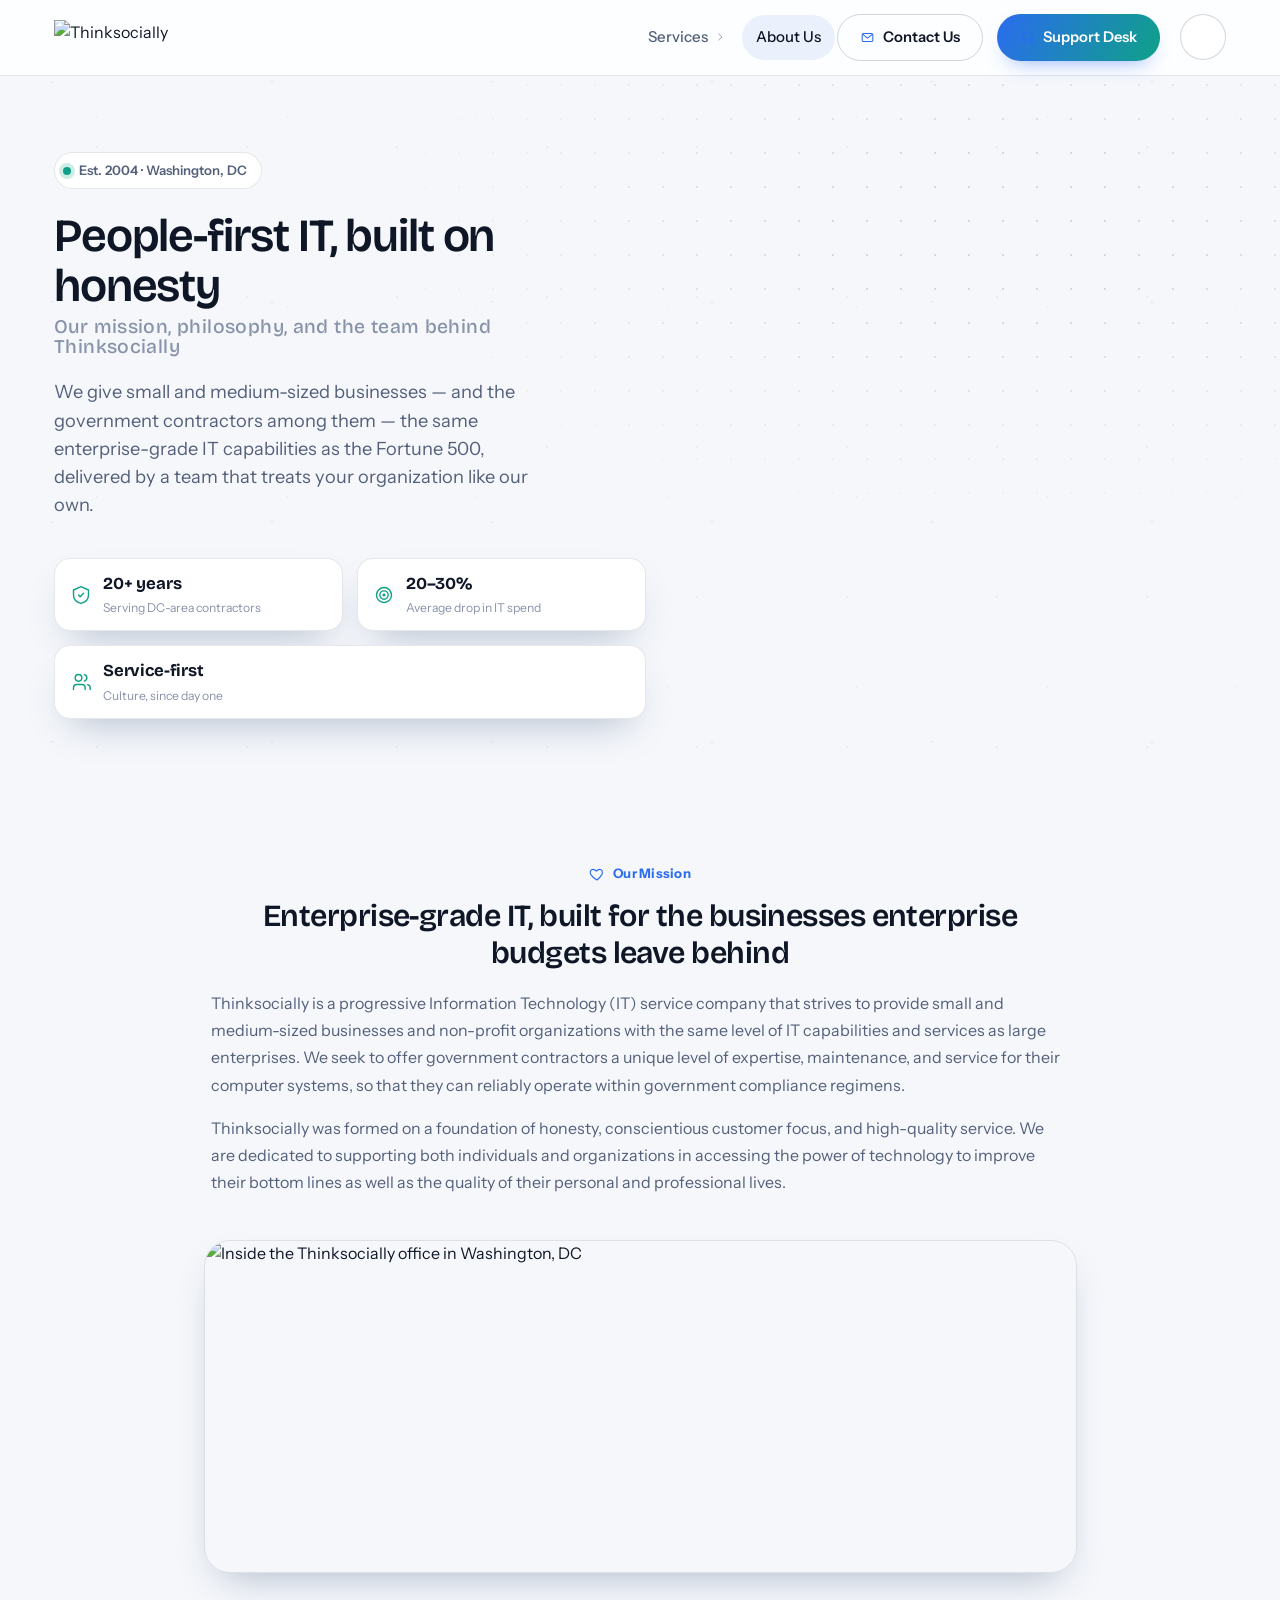
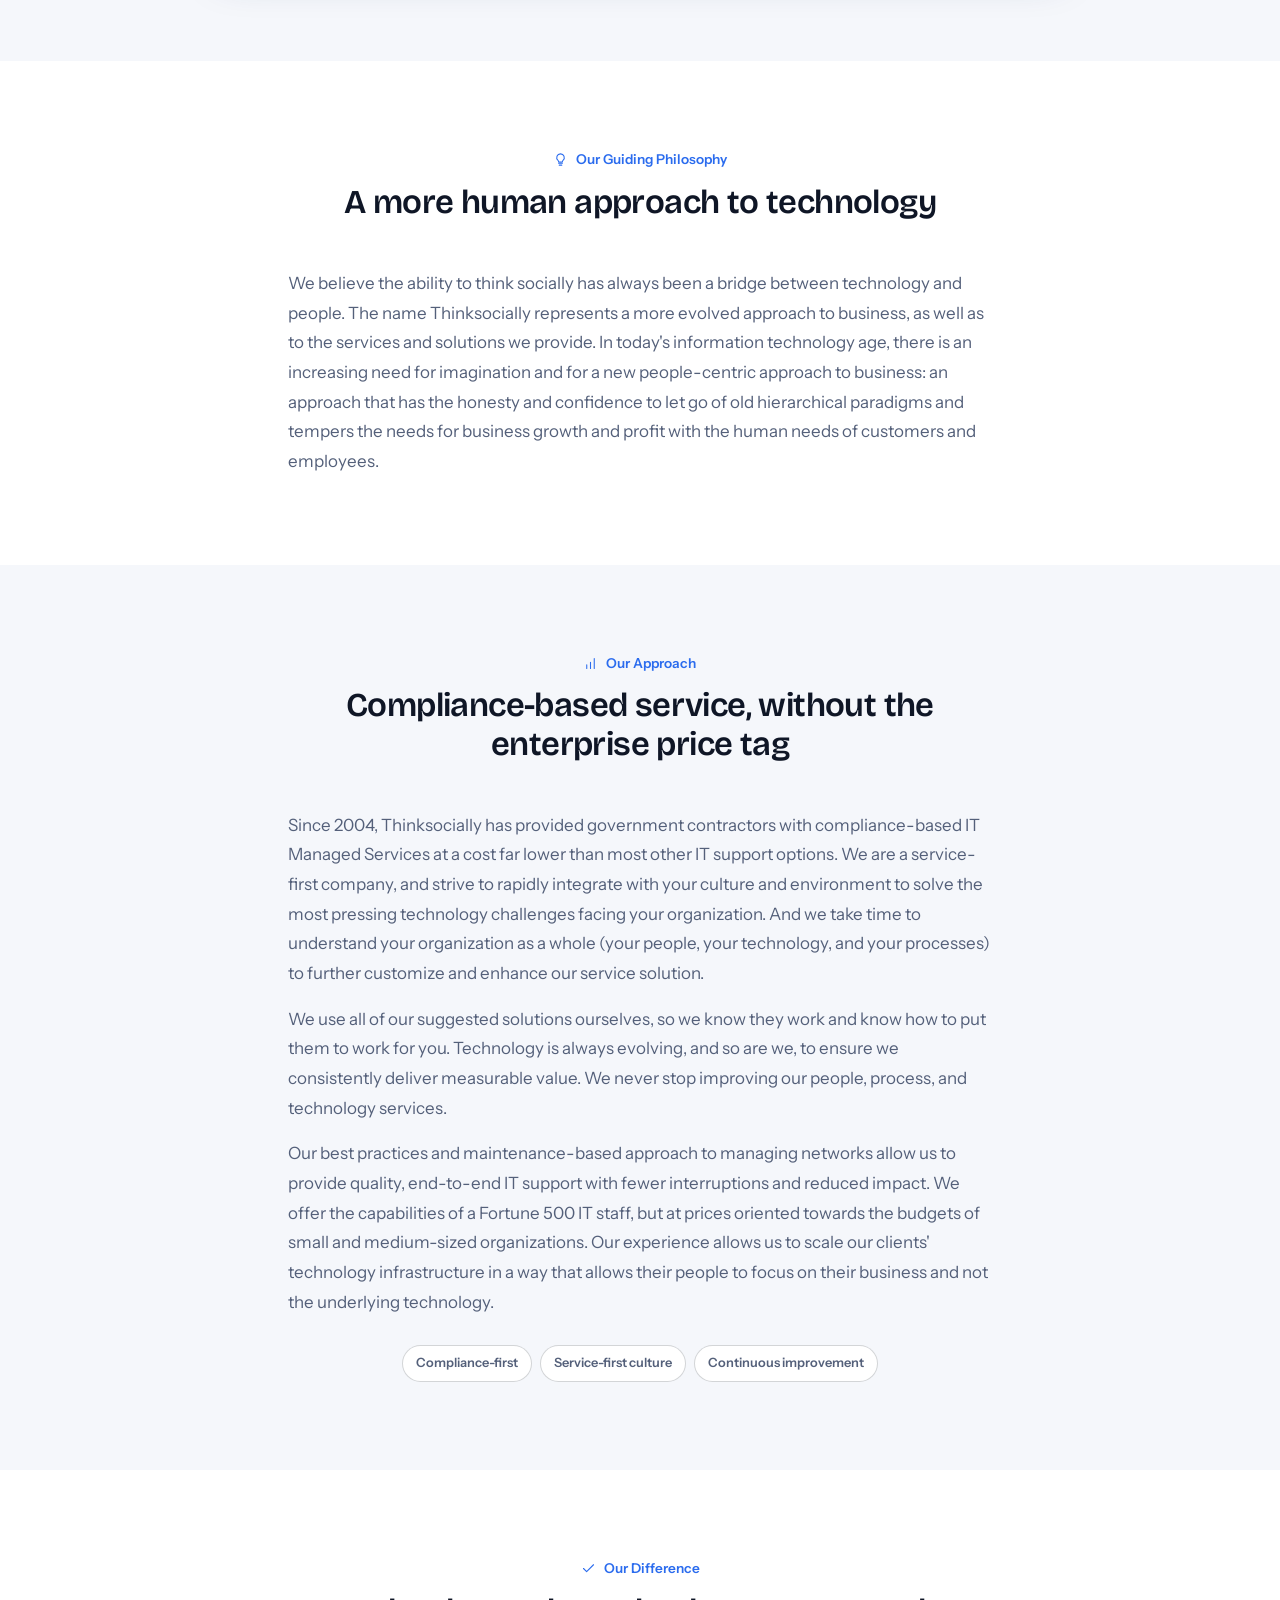
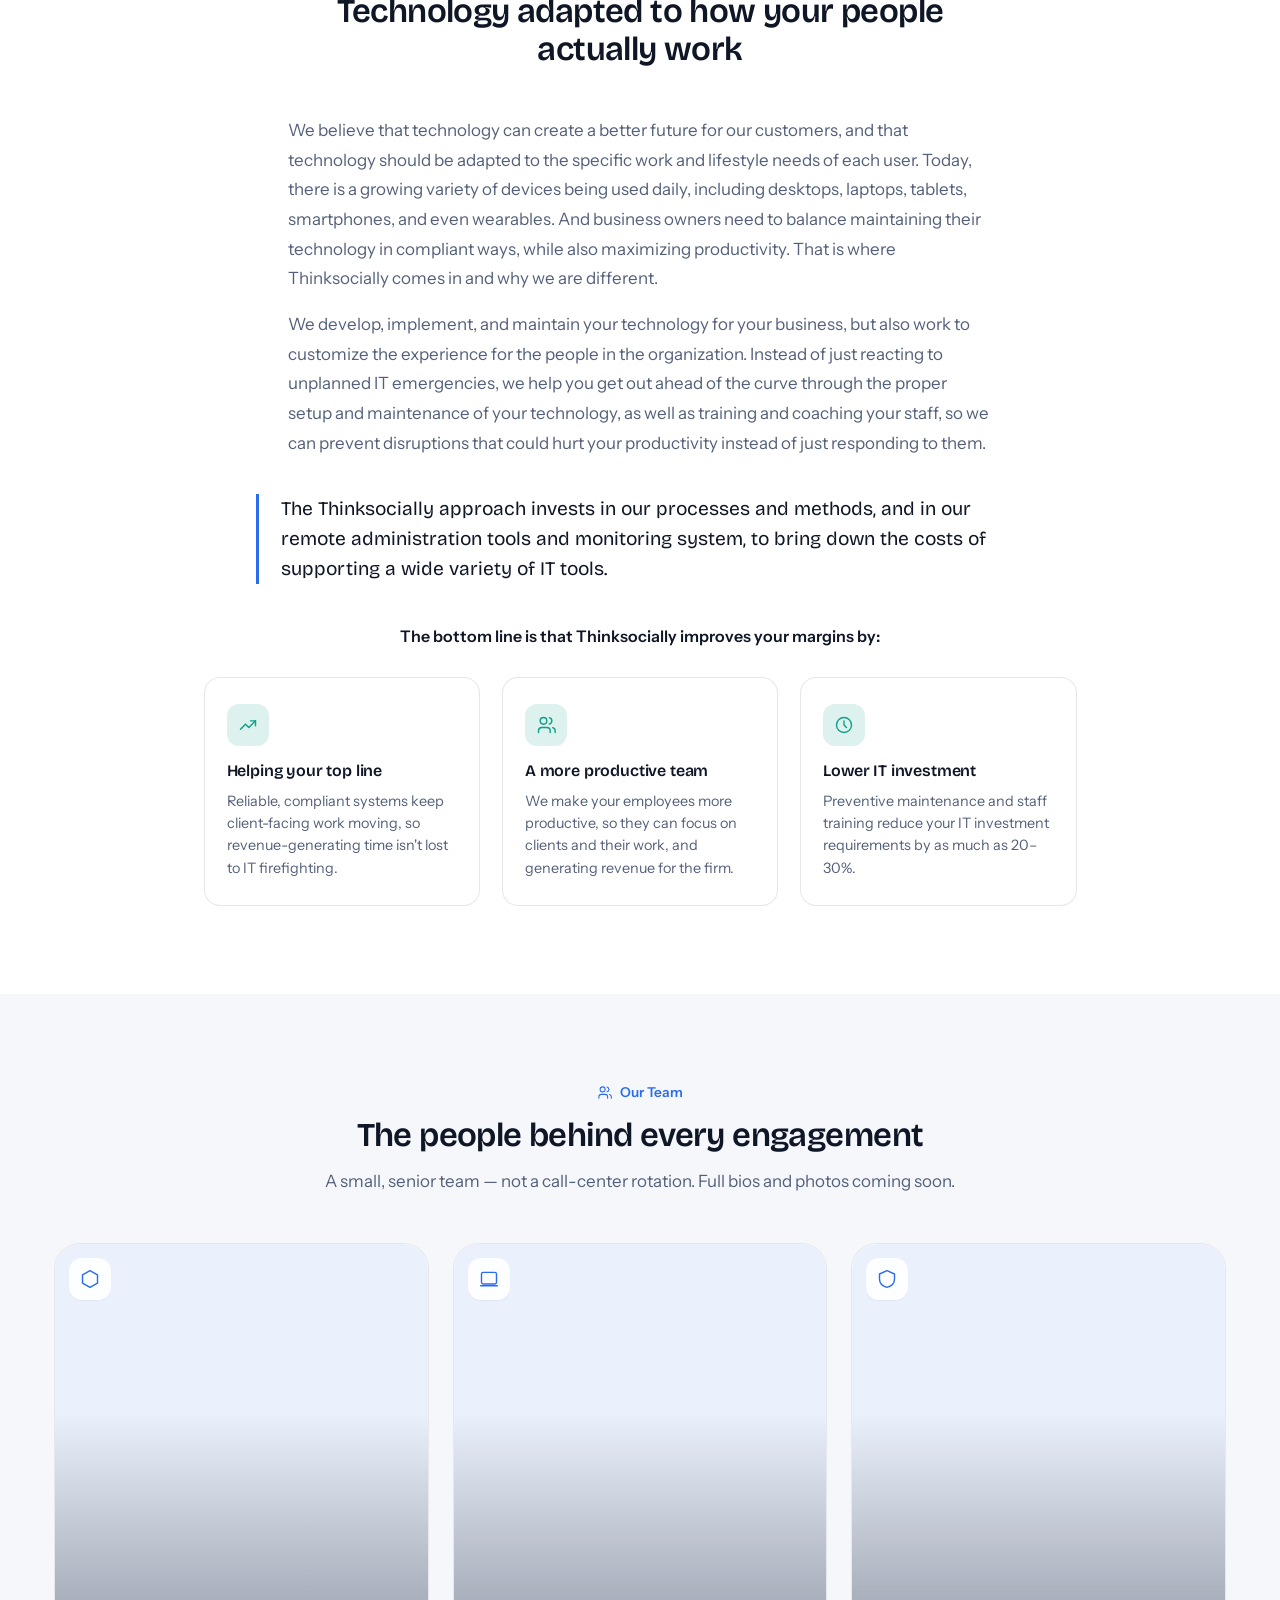
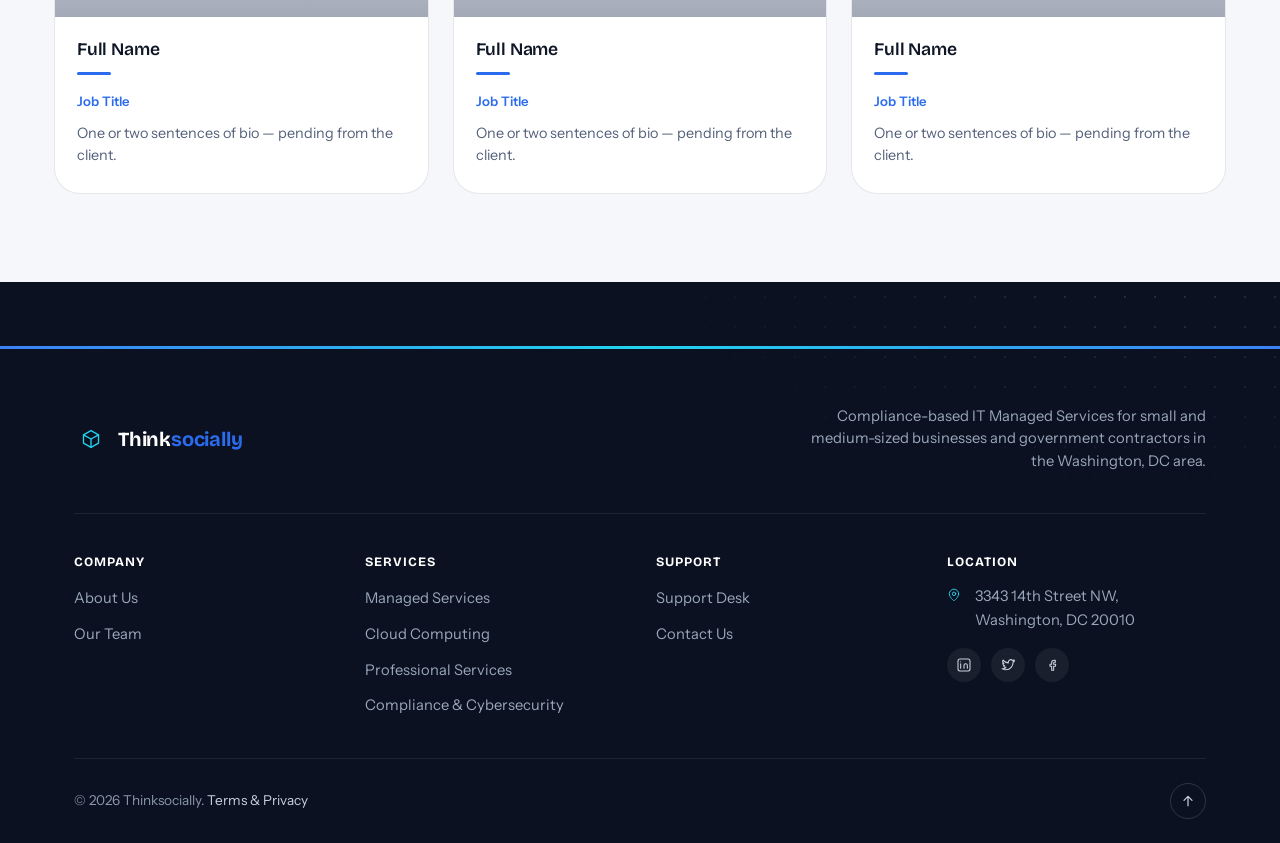
==== about.html @ 7bc050d2 "Initial website" ====
<!DOCTYPE html>
<html lang="en">
<head>
  <meta charset="UTF-8">
  <meta name="viewport" content="width=device-width, initial-scale=1.0">
  <meta name="description" content="Our mission, philosophy, approach and the team behind Thinksocially.">
  <title>Thinksocially — About Us</title>

  <link rel="preconnect" href="https://fonts.googleapis.com">
  <link rel="preconnect" href="https://fonts.gstatic.com" crossorigin>
  <link href="https://cdn.jsdelivr.net/npm/bootstrap@5.3.3/dist/css/bootstrap.min.css" rel="stylesheet">
  <link href="css/style.css" rel="stylesheet">
  <style>
  /*FOOTER_STYLE*/
  </style>
</head>
<body class="page-about">

<!-- Icon sprite: define once, <use> anywhere -->
<svg width="0" height="0" style="position:absolute" aria-hidden="true">
<defs>
<symbol id="i-node" viewBox="0 0 24 24"><circle cx="6" cy="7" r="2.6"/><circle cx="18" cy="7" r="2.6"/><circle cx="12" cy="18" r="2.6"/><path d="M8.3 8.3 10.5 15.5M15.7 8.3 13.5 15.5M8.6 7h6.8"/></symbol>
<symbol id="i-monitor" viewBox="0 0 24 24"><rect x="3" y="4.5" width="18" height="12" rx="2"/><path d="M9 20.5h6M12 16.5v4"/></symbol>
<symbol id="i-cloud" viewBox="0 0 24 24"><path d="M7 18.5a4.5 4.5 0 0 1-.6-8.96 5.5 5.5 0 0 1 10.66-1.9A4.5 4.5 0 0 1 17 18.5H7Z"/></symbol>
<symbol id="i-code" viewBox="0 0 24 24"><path d="m9 8-4.5 4L9 16M15 8l4.5 4L15 16"/></symbol>
<symbol id="i-shield" viewBox="0 0 24 24"><path d="M12 3.5 4.5 6v6c0 5 3.2 8 7.5 9.5 4.3-1.5 7.5-4.5 7.5-9.5V6L12 3.5Z"/><path d="m8.6 12.2 2.3 2.3 4.5-4.6"/></symbol>
<symbol id="i-headset" viewBox="0 0 24 24"><path d="M4 13.5v-2a8 8 0 0 1 16 0v2"/><rect x="3.2" y="13" width="4" height="6" rx="1.6"/><rect x="16.8" y="13" width="4" height="6" rx="1.6"/><path d="M20 19c0 1.8-1.6 2.8-4 2.8"/></symbol>
<symbol id="i-mail" viewBox="0 0 24 24"><rect x="3.5" y="5.5" width="17" height="13" rx="2.2"/><path d="m4.5 7 7.5 6 7.5-6"/></symbol>
<symbol id="i-phone" viewBox="0 0 24 24"><path d="M6.6 3.8 9.4 8l-2 2.2a13 13 0 0 0 6.4 6.4l2.2-2 4.2 2.8-.6 3a2 2 0 0 1-2.2 1.6A17.3 17.3 0 0 1 3.2 6.9 2 2 0 0 1 4.8 4.6l1.8-.8Z"/></symbol>
<symbol id="i-pin" viewBox="0 0 24 24"><path d="M12 21.5s7-6.3 7-12A7 7 0 0 0 5 9.5c0 5.7 7 12 7 12Z"/><circle cx="12" cy="9.5" r="2.4"/></symbol>
<symbol id="i-server" viewBox="0 0 24 24"><rect x="3.5" y="4" width="17" height="6.5" rx="1.6"/><rect x="3.5" y="13.5" width="17" height="6.5" rx="1.6"/><circle cx="7" cy="7.2" r="1"/><circle cx="7" cy="16.7" r="1"/></symbol>
<symbol id="i-pulse" viewBox="0 0 24 24"><path d="M3 12h4l2.2-6.5L13 18l2-6h6"/></symbol>
<symbol id="i-wrench" viewBox="0 0 24 24"><path d="M14.7 6.3a4.5 4.5 0 0 1-5.8 5.8L4 17l3 3 4.9-4.9a4.5 4.5 0 0 1 5.8-5.8L14.7 12.2Z"/></symbol>
<symbol id="i-database" viewBox="0 0 24 24"><ellipse cx="12" cy="5.8" rx="7.5" ry="2.8"/><path d="M4.5 5.8v12.4c0 1.5 3.4 2.8 7.5 2.8s7.5-1.3 7.5-2.8V5.8"/><path d="M4.5 12c0 1.5 3.4 2.8 7.5 2.8s7.5-1.3 7.5-2.8"/></symbol>
<symbol id="i-check" viewBox="0 0 24 24"><path d="m5 12.5 4.5 4.5L19 7.5"/></symbol>
<symbol id="i-chevron-right" viewBox="0 0 24 24"><path d="m9.5 6 6.5 6-6.5 6"/></symbol>
<symbol id="i-chevron-left" viewBox="0 0 24 24"><path d="m14.5 6-6.5 6 6.5 6"/></symbol>
<symbol id="i-arrow-right" viewBox="0 0 24 24"><path d="M4.5 12h15M14 6l6 6-6 6"/></symbol>
<symbol id="i-sun" viewBox="0 0 24 24"><circle cx="12" cy="12" r="4"/><path d="M12 2.5v3M12 18.5v3M4.2 4.2l2.1 2.1M17.7 17.7l2.1 2.1M2.5 12h3M18.5 12h3M4.2 19.8l2.1-2.1M17.7 6.3l2.1-2.1"/></symbol>
<symbol id="i-moon" viewBox="0 0 24 24"><path d="M20 14.2A8.5 8.5 0 1 1 9.8 4a6.8 6.8 0 0 0 10.2 10.2Z"/></symbol>
<symbol id="i-clipboard" viewBox="0 0 24 24"><rect x="5" y="4.5" width="14" height="17" rx="2"/><rect x="8.5" y="2.5" width="7" height="3.5" rx="1"/><path d="m8.5 13 2.3 2.3L15.5 11"/></symbol>
<symbol id="i-globe" viewBox="0 0 24 24"><circle cx="12" cy="12" r="8.5"/><path d="M3.5 12h17M12 3.5c2.4 2.3 3.7 5.3 3.7 8.5s-1.3 6.2-3.7 8.5c-2.4-2.3-3.7-5.3-3.7-8.5S9.6 5.8 12 3.5Z"/></symbol>
<symbol id="i-users" viewBox="0 0 24 24"><circle cx="9" cy="8" r="3"/><path d="M3.5 20c0-3.3 2.5-5.5 5.5-5.5S14.5 16.7 14.5 20"/><circle cx="17" cy="9" r="2.4"/><path d="M15.5 14.2c2.6.2 4.5 2.1 4.5 5.3"/></symbol>
<symbol id="i-menu" viewBox="0 0 24 24"><path d="M4 6.5h16M4 12h16M4 17.5h16"/></symbol>
<symbol id="i-close" viewBox="0 0 24 24"><path d="m5.5 5.5 13 13M18.5 5.5l-13 13"/></symbol>
<symbol id="i-layers" viewBox="0 0 24 24"><path d="m12 3 8.5 4.5L12 12 3.5 7.5Z"/><path d="m3.5 12 8.5 4.5L20.5 12M3.5 16.5 12 21l8.5-4.5"/></symbol>
<symbol id="i-lock" viewBox="0 0 24 24"><rect x="5" y="10.5" width="14" height="10" rx="2"/><path d="M8 10.5V7.5a4 4 0 0 1 8 0v3"/><circle cx="12" cy="15" r="1.4"/></symbol>
<symbol id="i-quote" viewBox="0 0 24 24"><path d="M7.5 8.5c-2 0-3.5 1.6-3.5 4v3h5v-5h-2c0-1.2.9-2 2.5-2Zm9 0c-2 0-3.5 1.6-3.5 4v3h5v-5h-2c0-1.2.9-2 2.5-2Z"/></symbol>
<symbol id="i-building" viewBox="0 0 24 24"><rect x="4.5" y="3.5" width="10" height="17" rx="1"/><rect x="16" y="9" width="4.5" height="11.5" rx="1"/><path d="M7.5 7h1M11 7h1M7.5 10.5h1M11 10.5h1M7.5 14h1M11 14h1"/></symbol>
<symbol id="i-heart" viewBox="0 0 24 24"><path d="M12 20.2S4 15.6 4 9.9A4.4 4.4 0 0 1 12 7.4a4.4 4.4 0 0 1 8 2.5c0 5.7-8 10.3-8 10.3Z"/></symbol>
<symbol id="i-landmark" viewBox="0 0 24 24"><path d="M4 20.5h16M5.5 20.5v-8M9.5 20.5v-8M14.5 20.5v-8M18.5 20.5v-8M3.5 9.5 12 4l8.5 5.5Z"/></symbol>
<symbol id="i-scale" viewBox="0 0 24 24"><path d="M12 3v18M8 21h8M4 8h6M14 8h6M4 8l-2.5 5.5A2.6 2.6 0 0 0 4 17a2.6 2.6 0 0 0 2.5-3.5L4 8Zm16 0-2.5 5.5A2.6 2.6 0 0 0 20 17a2.6 2.6 0 0 0 2.5-3.5L20 8Z"/></symbol>
<symbol id="i-dollar" viewBox="0 0 24 24"><path d="M12 2.5v19M16.5 6.7c0-1.5-2-2.7-4.5-2.7s-4.5 1.3-4.5 3.1c0 3.8 9 1.8 9 5.9 0 1.9-2 3.2-4.5 3.2s-4.5-1.2-4.5-2.8"/></symbol>
<symbol id="i-sliders" viewBox="0 0 24 24"><path d="M4 6h9M17 6h3M4 18h3M11 18h9M4 12h13M20 12h0"/><circle cx="15" cy="6" r="2"/><circle cx="9" cy="12" r="2"/><circle cx="16" cy="18" r="2"/></symbol>
<symbol id="i-truck" viewBox="0 0 24 24"><rect x="2.5" y="7" width="12" height="9" rx="1"/><path d="M14.5 10h3.5L20.5 13v3h-6V10Z"/><circle cx="6.5" cy="17.5" r="1.6"/><circle cx="17.5" cy="17.5" r="1.6"/></symbol>
<symbol id="i-bulb" viewBox="0 0 24 24"><path d="M9 18.5h6M9.5 21h5M12 2.5a6 6 0 0 0-3.4 10.9c.7.5 1.1 1.3 1.1 2.1h4.6c0-.8.4-1.6 1.1-2.1A6 6 0 0 0 12 2.5Z"/></symbol>
<symbol id="i-bar-chart" viewBox="0 0 24 24"><path d="M4 20.5h16M7 20.5V13M12 20.5V6M17 20.5v-9"/></symbol>
<symbol id="i-briefcase" viewBox="0 0 24 24"><rect x="3" y="7.5" width="18" height="12" rx="2"/><path d="M8.5 7.5V6a2 2 0 0 1 2-2h3a2 2 0 0 1 2 2v1.5M3 12.5h18"/></symbol>
<symbol id="i-smartphone" viewBox="0 0 24 24"><rect x="6.5" y="2.5" width="11" height="19" rx="2.2"/><path d="M10.5 18.5h3"/></symbol>
<symbol id="i-eye" viewBox="0 0 24 24"><path d="M2.5 12S6 5.5 12 5.5 21.5 12 21.5 12 18 18.5 12 18.5 2.5 12 2.5 12Z"/><circle cx="12" cy="12" r="2.6"/></symbol>
<symbol id="i-radar" viewBox="0 0 24 24"><circle cx="12" cy="12" r="9"/><circle cx="12" cy="12" r="5"/><path d="M12 12 18 6"/><circle cx="12" cy="12" r="1.4"/></symbol>
<symbol id="i-award" viewBox="0 0 24 24"><circle cx="12" cy="8.5" r="5"/><path d="m8.5 13-2 8 5.5-3 5.5 3-2-8"/></symbol>
</defs>
</svg>


<!-- ============================================================
     NAVBAR — shared custom system (same on every page)
     ============================================================ -->
<nav class="site-nav" id="siteNav">
  <div class="container">

    <a class="brand" href="index.html">
      <img src="img/ts_logo.png" alt="Thinksocially" class="nav-logo">
    </a>

    <ul class="nav-links" id="navLinks">
      <li class="has-mega">
        <a href="#services" id="servicesToggle">
          Services <svg class="icon chev"><use href="#i-chevron-right"/></svg>
        </a>
        <div class="mega-panel">
          <div class="mega-col">
            <span class="mega-col-title"><svg class="icon"><use href="#i-monitor"/></svg>Managed Services</span>
            <a class="mega-sub" href="managed-services.html#desktop-support">Desktop Support</a>
            <a class="mega-sub" href="managed-services.html#server-support">Server Support</a>
            <a class="mega-sub" href="managed-services.html#network-support">Network Support</a>
            <a class="mega-sub" href="managed-services.html#monitoring">Monitoring</a>
            <a class="mega-sub" href="managed-services.html#preventive-maintenance">Preventive Maintenance</a>
            <a class="mega-sub" href="managed-services.html#backup-recovery">Backup &amp; Recovery</a>
            <a class="mega-sub" href="managed-services.html#it-sla-mgmt">SLA Management</a>
            <a class="mega-sub" href="managed-services.html#help-desk">Help Desk</a>
          </div>
          <div class="mega-col">
            <span class="mega-col-title"><svg class="icon"><use href="#i-cloud"/></svg>Cloud Computing</span>
            <a class="mega-sub" href="cloud-computing.html#cloud-solutions">Cloud Solutions</a>
            <a class="mega-sub" href="cloud-computing.html#legacy-upgrades">Legacy Systems Upgrade</a>
            <a class="mega-sub" href="cloud-computing.html#data-migration">Data Migration</a>
            <a class="mega-sub" href="cloud-computing.html#voip">VoIP</a>
          </div>
          <div class="mega-col">
            <span class="mega-col-title"><svg class="icon"><use href="#i-code"/></svg>Professional Services</span>
            <a class="mega-sub" href="professional-services.html#it-strategy">IT Strategy</a>
            <a class="mega-sub" href="professional-services.html#continuity-planning">Business Continuity Planning</a>
            <a class="mega-sub" href="professional-services.html#web-development">Web Development</a>
            <a class="mega-sub" href="professional-services.html#app-development">Application Development</a>
            <a class="mega-sub" href="professional-services.html#mobile-development">Mobile App Development</a>
          </div>
          <div class="mega-col">
            <span class="mega-col-title"><svg class="icon"><use href="#i-shield"/></svg>Compliance &amp; Cybersecurity</span>
            <a class="mega-sub" href="cybersecurity.html#risk-assessment">Risk Assessment</a>
            <a class="mega-sub" href="cybersecurity.html#compliance">Governance &amp; Compliance</a>
            <a class="mega-sub" href="cybersecurity.html#threat-detection">Threat Monitoring</a>
          </div>
        </div>
      </li>
      <li><a href="about.html" class="active" aria-current="page">About Us</a></li>
      <li class="nav-cta"><a href="contact.html" class="btn btn-outline"><svg class="icon"><use href="#i-mail"/></svg>Contact Us</a></li>
      <li class="nav-cta"><a href="support.html" class="btn btn-solid"><svg class="icon"><use href="#i-headset"/></svg>Support Desk</a></li>
    </ul>

    <div class="nav-right">
      <button class="theme-toggle" id="themeToggle" aria-label="Switch between light and dark theme">
        <svg class="icon i-sun"><use href="#i-sun"/></svg>
        <svg class="icon i-moon"><use href="#i-moon"/></svg>
      </button>
      <button class="nav-burger" id="navBurger" aria-label="Toggle navigation" aria-expanded="false">
        <svg class="icon" id="burgerIcon"><use href="#i-menu"/></svg>
      </button>
    </div>

  </div>
</nav>



<!-- ============================================================
     1. ABOUT HERO — unique treatment: stat chips instead of the
        side-banner image used on the service pages
     ============================================================ -->
<header class="hero hero-page hero-about" id="top">
  <div class="twinkle"><span class="tw-1"></span><span class="tw-2"></span><span class="tw-3"></span></div>
  <div class="container hero-inner">
    <div class="row">
      <div class="col-lg-10 hero-copy">
        <span class="hero-eyebrow"><span class="dot"></span> Est. 2004 · Washington, DC</span>
        <h1 class="hero-title">People-first IT, built on honesty<span class="hero-byline">Our mission, philosophy, and the team behind Thinksocially</span></h1>
        <p class="hero-sub">We give small and medium-sized businesses — and the government contractors among them — the same enterprise-grade IT capabilities as the Fortune 500, delivered by a team that treats your organization like our own.</p>

        <div class="hero-about-stats">
          <div class="hero-chip">
            <svg class="icon" viewBox="0 0 24 24"><path d="M12 2 3 6v6c0 5 3.8 8.7 9 10 5.2-1.3 9-5 9-10V6l-9-4Z"/><path d="m9 12 2 2 4-4"/></svg>
            <div><strong>20+ years</strong><span>Serving DC-area contractors</span></div>
          </div>
          <div class="hero-chip">
            <svg class="icon" viewBox="0 0 24 24"><circle cx="12" cy="12" r="9"/><circle cx="12" cy="12" r="5"/><circle cx="12" cy="12" r="1"/></svg>
            <div><strong>20–30%</strong><span>Average drop in IT spend</span></div>
          </div>
          <div class="hero-chip">
            <svg class="icon" viewBox="0 0 24 24"><path d="M17 21v-2a4 4 0 0 0-4-4H7a4 4 0 0 0-4 4v2"/><circle cx="9" cy="7" r="4"/><path d="M23 21v-2a4 4 0 0 0-3-3.87"/><path d="M16 3.13a4 4 0 0 1 0 7.75"/></svg>
            <div><strong>Service-first</strong><span>Culture, since day one</span></div>
          </div>
        </div>
      </div>
    </div>
  </div>
</header>


<!-- ============================================================
     2. MISSION STATEMENT — copy, then the photo directly beneath it
     ============================================================ -->
<section class="section detail" id="mission">
  <div class="container">
    <div class="row justify-content-center">
      <div class="col-lg-9">
        <div class="mission-copy">
          <span class="detail-kicker">
            <svg class="icon" viewBox="0 0 24 24"><path d="M12 21s-7-4.35-9.5-8.5C.8 8.6 2.7 5 6.2 5c2 0 3.4 1 4.8 2.6C12.4 6 13.8 5 15.8 5c3.5 0 5.4 3.6 3.7 7.5C17 16.65 12 21 12 21Z"/></svg>
            Our Mission
          </span>
          <h2 class="detail-title">Enterprise-grade IT, built for the businesses enterprise budgets leave behind</h2>
          <div class="detail-copy">
            <p>Thinksocially is a progressive Information Technology (IT) service company that strives to provide
              small and medium-sized businesses and non-profit organizations with the same level of IT
              capabilities and services as large enterprises. We seek to offer government contractors a unique
              level of expertise, maintenance, and service for their computer systems, so that they can reliably
              operate within government compliance regimens.</p>
            <p>Thinksocially was formed on a foundation of honesty, conscientious customer focus, and
              high-quality service. We are dedicated to supporting both individuals and organizations in accessing
              the power of technology to improve their bottom lines as well as the quality of their personal and
              professional lives.</p>
          </div>
        </div>

        <div class="mission-media">
          <div class="frame">
            <img src="img/ts_office1.jpg" alt="Inside the Thinksocially office in Washington, DC" class="img-fluid">
          </div>
        </div>
      </div>
    </div>
  </div>
</section>


<!-- ============================================================
     3. GUIDING PHILOSOPHY
     ============================================================ -->
<section class="section section-alt section-prose" id="philosophy">
  <div class="container">
    <div class="row justify-content-center">
      <div class="col-lg-8">
        <div class="section-head centered">
          <span class="section-kicker">
            <svg class="icon" viewBox="0 0 24 24"><path d="M9 18h6M10 21h4M12 3a6 6 0 0 0-4 10.5c.6.6 1 1.4 1 2.5h6c0-1.1.4-1.9 1-2.5A6 6 0 0 0 12 3Z"/></svg>
            Our Guiding Philosophy
          </span>
          <h2 class="section-title">A more human approach to technology</h2>
        </div>
        <div class="prose" style="max-width:var(--measure);margin-inline:auto;text-align:left">
          <p style="color:var(--ink-soft);font-size:1.06rem;line-height:1.75">We believe the ability to think socially has always been a bridge between technology and people.
            The name Thinksocially represents a more evolved approach to business, as well as to the services
            and solutions we provide. In today's information technology age, there is an increasing need for
            imagination and for a new people-centric approach to business: an approach that has the honesty and
            confidence to let go of old hierarchical paradigms and tempers the needs for business growth and
            profit with the human needs of customers and employees.</p>
        </div>
      </div>
    </div>
  </div>
</section>


<!-- ============================================================
     4. OUR APPROACH
     ============================================================ -->
<section class="section section-prose" id="approach">
  <div class="container">
    <div class="row justify-content-center">
      <div class="col-lg-8">
        <div class="section-head centered">
          <span class="section-kicker">
            <svg class="icon" viewBox="0 0 24 24"><path d="M12 20V10M18 20V4M6 20v-6"/></svg>
            Our Approach
          </span>
          <h2 class="section-title">Compliance-based service, without the enterprise price tag</h2>
        </div>
        <div class="prose" style="max-width:var(--measure);margin-inline:auto;text-align:left">
          <p style="color:var(--ink-soft);font-size:1.06rem;line-height:1.75;margin-bottom:16px">Since 2004, Thinksocially has provided government contractors with compliance-based IT Managed
            Services at a cost far lower than most other IT support options. We are a service-first company, and
            strive to rapidly integrate with your culture and environment to solve the most pressing technology
            challenges facing your organization. And we take time to understand your organization as a whole
            (your people, your technology, and your processes) to further customize and enhance our service
            solution.</p>
          <p style="color:var(--ink-soft);font-size:1.06rem;line-height:1.75;margin-bottom:16px">We use all of our suggested solutions ourselves, so we know they work and know how to put them to
            work for you. Technology is always evolving, and so are we, to ensure we consistently deliver
            measurable value. We never stop improving our people, process, and technology services.</p>
          <p style="color:var(--ink-soft);font-size:1.06rem;line-height:1.75">Our best practices and maintenance-based approach to managing networks allow us to provide
            quality, end-to-end IT support with fewer interruptions and reduced impact. We offer the
            capabilities of a Fortune 500 IT staff, but at prices oriented towards the budgets of small and
            medium-sized organizations. Our experience allows us to scale our clients' technology
            infrastructure in a way that allows their people to focus on their business and not the underlying
            technology.</p>
        </div>
        <div class="pill-row" style="justify-content:center;margin-top:28px">
          <span class="pill-btn">Compliance-first</span>
          <span class="pill-btn">Service-first culture</span>
          <span class="pill-btn">Continuous improvement</span>
        </div>
      </div>
    </div>
  </div>
</section>


<!-- ============================================================
     5. OUR DIFFERENCE — pull quote + margin value cards
     ============================================================ -->
<section class="section section-alt section-prose" id="difference">
  <div class="container">
    <div class="row justify-content-center">
      <div class="col-lg-9">
        <div class="section-head centered">
          <span class="section-kicker">
            <svg class="icon" viewBox="0 0 24 24"><path d="M20 6 9 17l-5-5"/></svg>
            Our Difference
          </span>
          <h2 class="section-title">Technology adapted to how your people actually work</h2>
        </div>

        <div class="prose" style="max-width:var(--measure);margin-inline:auto;text-align:left">
          <p style="color:var(--ink-soft);font-size:1.06rem;line-height:1.75;margin-bottom:16px">We believe that technology can create a better future for our customers, and that technology
            should be adapted to the specific work and lifestyle needs of each user. Today, there is a growing
            variety of devices being used daily, including desktops, laptops, tablets, smartphones, and even
            wearables. And business owners need to balance maintaining their technology in compliant ways, while
            also maximizing productivity. That is where Thinksocially comes in and why we are different.</p>
          <p style="color:var(--ink-soft);font-size:1.06rem;line-height:1.75">We develop, implement, and maintain your technology for your business, but also work to customize
            the experience for the people in the organization. Instead of just reacting to unplanned IT
            emergencies, we help you get out ahead of the curve through the proper setup and maintenance of your
            technology, as well as training and coaching your staff, so we can prevent disruptions that could
            hurt your productivity instead of just responding to them.</p>
        </div>

        <blockquote class="pull-quote" style="margin:36px auto 0;max-width:var(--measure);border-left:3px solid var(--signal);padding-left:22px;font-family:var(--font-display);font-size:1.2rem;line-height:1.55;color:var(--ink)">
          The Thinksocially approach invests in our processes and methods, and in our remote administration
          tools and monitoring system, to bring down the costs of supporting a wide variety of IT tools.
        </blockquote>

        <p style="margin-top:40px;font-weight:600;color:var(--ink);text-align:center">The bottom line is that Thinksocially improves your margins by:</p>
        <div class="value-row">
          <div class="value-card">
            <div class="value-card-icon">
              <svg class="icon" viewBox="0 0 24 24"><path d="M3 17 9 11l4 4 8-8"/><path d="M15 7h6v6"/></svg>
            </div>
            <h4>Helping your top line</h4>
            <p>Reliable, compliant systems keep client-facing work moving, so revenue-generating time isn't lost to IT firefighting.</p>
          </div>
          <div class="value-card">
            <div class="value-card-icon">
              <svg class="icon" viewBox="0 0 24 24"><path d="M17 21v-2a4 4 0 0 0-4-4H7a4 4 0 0 0-4 4v2"/><circle cx="9" cy="7" r="4"/><path d="M23 21v-2a4 4 0 0 0-3-3.87"/><path d="M16 3.13a4 4 0 0 1 0 7.75"/></svg>
            </div>
            <h4>A more productive team</h4>
            <p>We make your employees more productive, so they can focus on clients and their work, and generating revenue for the firm.</p>
          </div>
          <div class="value-card">
            <div class="value-card-icon">
              <svg class="icon" viewBox="0 0 24 24"><circle cx="12" cy="12" r="9"/><path d="M12 7v5l3 3"/></svg>
            </div>
            <h4>Lower IT investment</h4>
            <p>Preventive maintenance and staff training reduce your IT investment requirements by as much as 20–30%.</p>
          </div>
        </div>
      </div>
    </div>
  </div>
</section>


<!-- ============================================================
     6. THE TEAM — wider, photo-led cards (reuses .index-card)
     ============================================================ -->
<section class="section section-team" id="the-team">
  <div class="container">

    <div class="section-head centered">
      <span class="section-kicker">
        <svg class="icon" viewBox="0 0 24 24"><path d="M17 21v-2a4 4 0 0 0-4-4H7a4 4 0 0 0-4 4v2"/><circle cx="9" cy="7" r="4"/><path d="M23 21v-2a4 4 0 0 0-3-3.87"/><path d="M16 3.13a4 4 0 0 1 0 7.75"/></svg>
        Our Team
      </span>
      <h2 class="section-title">The people behind every engagement</h2>
      <p class="section-sub">A small, senior team — not a call-center rotation. Full bios and photos coming soon.</p>
    </div>

    <div class="row team-grid">

      <div class="col-lg-4 col-md-6 index-col">
        <article class="index-card">
          <div class="index-card-media">
            <div class="index-card-badge">
              <svg class="icon" viewBox="0 0 24 24"><path d="M12 2 3 7v10l9 5 9-5V7l-9-5Z"/></svg>
            </div>
          </div>
          <div class="index-card-body">
            <h3 class="index-title">Full Name</h3>
            <span class="index-rule"></span>
            <span class="team-role">Job Title</span>
            <p class="index-desc" style="margin-top:10px">One or two sentences of bio — pending from the client.</p>
          </div>
        </article>
      </div>

      <div class="col-lg-4 col-md-6 index-col">
        <article class="index-card">
          <div class="index-card-media">
            <div class="index-card-badge">
              <svg class="icon" viewBox="0 0 24 24"><rect x="3" y="4" width="18" height="14" rx="2"/><path d="M2 20h20"/></svg>
            </div>
          </div>
          <div class="index-card-body">
            <h3 class="index-title">Full Name</h3>
            <span class="index-rule"></span>
            <span class="team-role">Job Title</span>
            <p class="index-desc" style="margin-top:10px">One or two sentences of bio — pending from the client.</p>
          </div>
        </article>
      </div>

      <div class="col-lg-4 col-md-6 index-col">
        <article class="index-card">
          <div class="index-card-media">
            <div class="index-card-badge">
              <svg class="icon" viewBox="0 0 24 24"><path d="M12 2 3 6v6c0 5 3.8 8.7 9 10 5.2-1.3 9-5 9-10V6l-9-4Z"/></svg>
            </div>
          </div>
          <div class="index-card-body">
            <h3 class="index-title">Full Name</h3>
            <span class="index-rule"></span>
            <span class="team-role">Job Title</span>
            <p class="index-desc" style="margin-top:10px">One or two sentences of bio — pending from the client.</p>
          </div>
        </article>
      </div>

    </div>
  </div>
</section>


<!-- ============================================================
     FOOTER
     ============================================================ -->
<footer class="site-footer">
  <div class="footer-accent"></div>
  <div class="container">

    <div class="footer-top">
      <a class="brand" href="index.html">
        <span class="brand-mark footer-brand-mark">
          <svg class="icon" viewBox="0 0 24 24"><path d="M12 2 3 7v10l9 5 9-5V7l-9-5Z"/><path d="M3 7l9 5 9-5"/><path d="M12 12v10"/></svg>
        </span>
        <span class="brand-word footer-brand-word">Think<span class="footer-brand-dot">socially</span></span>
      </a>
      <p class="footer-tagline">Compliance-based IT Managed Services for small and medium-sized businesses and government contractors in the Washington, DC area.</p>
    </div>

    <div class="row footer-grid footer-grid-4">
      <div class="col-lg-3 col-md-6 footer-col">
        <h4 class="footer-heading">Company</h4>
        <ul class="footer-list">
          <li><a href="about.html">About Us</a></li>
          <li><a href="about.html#the-team">Our Team</a></li>
        </ul>
      </div>
      <div class="col-lg-3 col-md-6 footer-col">
        <h4 class="footer-heading">Services</h4>
        <ul class="footer-list">
          <li><a href="managed-services.html">Managed Services</a></li>
          <li><a href="cloud-computing.html">Cloud Computing</a></li>
          <li><a href="professional-services.html">Professional Services</a></li>
          <li><a href="cybersecurity.html">Compliance &amp; Cybersecurity</a></li>
        </ul>
      </div>
      <div class="col-lg-3 col-md-6 footer-col">
        <h4 class="footer-heading">Support</h4>
        <ul class="footer-list">
          <li><a href="support.html">Support Desk</a></li>
          <li><a href="contact.html">Contact Us</a></li>
        </ul>
      </div>
      <div class="col-lg-3 col-md-6 footer-col">
        <h4 class="footer-heading">Location</h4>
        <address class="footer-address">
          <svg class="icon" viewBox="0 0 24 24"><path d="M20 10c0 6-8 12-8 12s-8-6-8-12a8 8 0 0 1 16 0Z"/><circle cx="12" cy="10" r="3"/></svg>
          3343 14th Street NW,<br>
          Washington, DC 20010
        </address>
        <ul class="footer-social">
          <li><a href="https://www.linkedin.com/company/thinksocially-llc/about/" target="_blank" rel="noopener" aria-label="LinkedIn">
            <svg class="icon" viewBox="0 0 24 24"><rect x="3" y="3" width="18" height="18" rx="3"/><path d="M7 10v7M7 7v.01M12 17v-4.5a2.5 2.5 0 0 1 5 0V17"/></svg>
          </a></li>
          <li><a href="https://twitter.com/ThinksociallyDC" target="_blank" rel="noopener" aria-label="Twitter">
            <svg class="icon" viewBox="0 0 24 24"><path d="M22 5.9c-.7.3-1.4.5-2.2.6.8-.5 1.4-1.2 1.6-2.1-.7.4-1.6.8-2.4.9a3.8 3.8 0 0 0-6.5 3.5A10.8 10.8 0 0 1 4.6 4.7a3.8 3.8 0 0 0 1.2 5.1c-.6 0-1.2-.2-1.7-.5v.1c0 1.9 1.3 3.4 3 3.8a3.9 3.9 0 0 1-1.7.1 3.8 3.8 0 0 0 3.5 2.6A7.6 7.6 0 0 1 3 17.5a10.7 10.7 0 0 0 5.8 1.7c7 0 10.8-5.8 10.8-10.8v-.5c.7-.5 1.3-1.2 1.8-2Z"/></svg>
          </a></li>
          <li><a href="https://www.facebook.com/ThinksociallyDC" target="_blank" rel="noopener" aria-label="Facebook">
            <svg class="icon" viewBox="0 0 24 24"><path d="M15 8h2V5h-2a3.5 3.5 0 0 0-3.5 3.5V11H9v3h2.5v6h3v-6H17l.5-3h-3V9c0-.6.4-1 1-1Z"/></svg>
          </a></li>
        </ul>
      </div>
    </div>

    <div class="footer-bottom">
      <p>&copy; 2026 Thinksocially. <a href="privacy-policy.html">Terms &amp; Privacy</a></p>
      <div class="footer-bottom-right">
        <a class="footer-to-top" href="#top" aria-label="Back to top">
          <svg class="icon" viewBox="0 0 24 24"><path d="M5 12h14M13 6l6 6-6 6"/></svg>
        </a>
      </div>
    </div>
  </div>
</footer>


<script src="js/main.js"></script>
</body>
</html>
---- css/style.css ----
/* ==========================================================================
   SITE FONTS — loaded here so EVERY page gets them without editing its <head>.
   Display : Bricolage Grotesque  (headings, numbers, brand)
   Body    : Instrument Sans      (paragraphs, navigation, labels)
   (@import must stay the very first rule in this file.)
   ========================================================================== */
@import url('https://fonts.googleapis.com/css2?family=Bricolage+Grotesque:opsz,wght@12..96,500..800&family=Instrument+Sans:wght@400..700&display=swap');

/* ==========================================================================
   0. RESET
   ========================================================================== */
*,*::before,*::after{box-sizing:border-box}
html{scroll-behavior:smooth}
@media (prefers-reduced-motion:reduce){html{scroll-behavior:auto}*,*::before,*::after{animation-duration:.01ms!important;animation-iteration-count:1!important;transition-duration:.01ms!important;scroll-behavior:auto!important}}
body{margin:0}
img,svg{display:block;max-width:100%}
ul{list-style:none;margin:0;padding:0}
a{color:inherit;text-decoration:none}
button{font:inherit;color:inherit;background:none;border:0;cursor:pointer}
input,textarea{font:inherit}
h1,h2,h3,h4,p{margin:0}

/* ==========================================================================
   1. DESIGN TOKENS
   ========================================================================== */
:root{
  --bg:#F5F7FB;
  --surface:#FFFFFF;
  --surface-alt:#EBF1FC;
  --surface-alt-ink:#0F1626;
  --ink:#0F1626;
  --ink-soft:#54607A;
  --ink-faint:#8892A8;
  --brand:#15325C;
  --brand-ink:#FFFFFF;
  /* Dedicated "panel" tokens: used for solid navy panels (footer, trust band,
     hero graphic badge, alternating service cards). These stay a consistent
     deep navy in both themes on purpose -- see dark theme block below for
     why this fixed the dark-mode footer bug. */
  --panel-brand:#15325C;
  --panel-brand-soft:#1C3F73;
  --panel-brand-ink:#FFFFFF;
  --signal:#2B6CEE;
  --signal-ink:#FFFFFF;
  --teal:#0FA187;
  --line:rgba(15,22,38,.10);
  --line-strong:rgba(15,22,38,.18);
  --shadow:0 1px 2px rgba(15,22,38,.04);
  --shadow-lift:0 18px 40px -18px rgba(21,50,92,.35);
  --radius-s:10px;
  --radius-m:16px;
  --radius-l:26px;
  --measure:64ch;
  --nav-h:76px;
  --font-display:'Bricolage Grotesque','Segoe UI',system-ui,-apple-system,sans-serif;
  --font-body:'Instrument Sans','Segoe UI',system-ui,-apple-system,sans-serif;
  color-scheme:light;
}
:root[data-theme="dark"]{
  --bg:#0A0E1A;
  --surface:#111729;
  --surface-alt:#16223E;
  --surface-alt-ink:#EAF0FF;
  --ink:#EAF0FF;
  --ink-soft:#A6B2CE;
  --ink-faint:#6C7896;
  --brand:#DCE7FF;
  --brand-ink:#0B1220;
  /* NOTE: --panel-brand is intentionally NOT flipped to a light color here.
     It previously inherited the flipped --brand value, which turned the
     footer / trust band / brand mark into a near-white panel with hardcoded
     white text sitting on top of it in the dark theme -- that was the
     "horrible footer" bug. Keeping it a deep (slightly darker/sharper) navy
     in both themes fixes it and reads as more intentional in dark mode too. */
  --panel-brand:#0C1E3B;
  --panel-brand-soft:#132C52;
  --panel-brand-ink:#F3F7FF;
  --signal:#5B93FF;
  --signal-ink:#08132B;
  --teal:#35E0C0;
  --line:rgba(234,240,255,.12);
  --line-strong:rgba(234,240,255,.22);
  --shadow:0 1px 2px rgba(0,0,0,.35);
  --shadow-lift:0 18px 44px -18px rgba(0,0,0,.65);
  color-scheme:dark;
}
@media (prefers-color-scheme:dark){
  :root:not([data-theme="light"]){
    --bg:#0A0E1A;--surface:#111729;--surface-alt:#16223E;--surface-alt-ink:#EAF0FF;
    --ink:#EAF0FF;--ink-soft:#A6B2CE;--ink-faint:#6C7896;--brand:#DCE7FF;--brand-ink:#0B1220;
    --panel-brand:#0C1E3B;--panel-brand-soft:#132C52;--panel-brand-ink:#F3F7FF;
    --signal:#5B93FF;--signal-ink:#08132B;--teal:#35E0C0;--line:rgba(234,240,255,.12);
    --line-strong:rgba(234,240,255,.22);--shadow:0 1px 2px rgba(0,0,0,.35);
    --shadow-lift:0 18px 44px -18px rgba(0,0,0,.65);color-scheme:dark;
  }
}

/* ==========================================================================
   2. BASE
   ========================================================================== */
body{
  background:var(--bg);
  color:var(--ink);
  font-family:var(--font-body);
  font-size:16px;
  line-height:1.6;
  -webkit-font-smoothing:antialiased;
  transition:background .35s ease,color .35s ease;
  overflow-x:hidden;
}
.container{width:100%;max-width:1220px;margin-inline:auto;padding-inline:24px}
h1,h2,h3,h4{font-family:var(--font-display);font-weight:600;letter-spacing:-.01em;color:var(--ink)}
:focus-visible{outline:2px solid var(--signal);outline-offset:3px;border-radius:4px}

.icon{width:1em;height:1em;stroke:currentColor;fill:none;stroke-width:1.7;stroke-linecap:round;stroke-linejoin:round;flex-shrink:0}

/* ==========================================================================
   3. NAVBAR
   ========================================================================== */
.site-nav{
  position:fixed;inset:0 0 auto 0;height:var(--nav-h);z-index:100;
  display:flex;align-items:center;
  background:color-mix(in srgb, var(--surface) 82%, transparent);
  backdrop-filter:saturate(160%) blur(14px);
  -webkit-backdrop-filter:saturate(160%) blur(14px);
  border-bottom:1px solid var(--line);
  transition:background .35s ease,border-color .35s ease;
}
/* Keep the navigation links flowing from the brand while the CTA group
   uses the available space to sit at the far right. */
.site-nav .container{display:flex;align-items:center;justify-content:flex-start;gap:20px}

.brand{display:flex;align-items:center;gap:10px}
.brand-mark{
  width:38px;height:38px;border-radius:11px;
  background:linear-gradient(155deg,var(--panel-brand),var(--signal));
  display:flex;align-items:center;justify-content:center;flex-shrink:0;
  box-shadow:var(--shadow);
}
.brand-mark .icon{width:20px;height:20px;color:#fff;stroke-width:1.6}
.brand-word{font-family:var(--font-display);font-weight:700;font-size:1.15rem;letter-spacing:-.01em;color:var(--ink)}
.brand-word span{color:var(--signal)}

.nav-links{display:flex;align-items:center;gap:2px;flex:1;min-width:0}
.nav-links > li:first-child{margin-left:auto}
.nav-links > li > a{
  display:flex;align-items:center;gap:6px;padding:10px 14px;border-radius:99px;
  font-size:.94rem;font-weight:500;color:var(--ink-soft);
  transition:background .2s ease,color .2s ease;
}
.nav-links > li > a:hover{background:var(--surface-alt);color:var(--ink)}
.nav-links > li > a .icon{width:15px;height:15px;color:var(--signal)}

/* CTA buttons that live inside the nav-links list (Contact Us / Support
   Desk) need to win out over the generic ".nav-links > li > a" link
   styling right above -- otherwise they'd just look like plain nav text.
   This also pulls them apart from the regular links with a divider, pushes
   them to the far right edge of the nav row, and gives the two buttons
   clear breathing room between each other. */
.has-mega.is-open-current > a{background:var(--surface-alt);color:var(--ink)}
.nav-links > li > a.active{background:var(--surface-alt);color:var(--ink)}
.nav-links li.nav-cta{display:flex;align-items:center}
.nav-links li.nav-cta:first-of-type{margin-left:auto;padding-left:24px;border-left:1px solid var(--line-strong)}
.nav-links li.nav-cta + li.nav-cta{margin-left:12px}
.nav-links li.nav-cta > a.btn{padding:11px 22px;border-radius:99px;font-weight:600;font-size:.92rem;gap:8px}
.nav-links li.nav-cta > a.btn-outline{color:var(--ink);border-color:var(--line-strong);background:transparent}
.nav-links li.nav-cta > a.btn-outline:hover{background:var(--surface-alt);border-color:var(--signal);transform:translateY(-2px)}
.nav-links li.nav-cta > a.btn-solid{color:var(--signal-ink);background:linear-gradient(120deg,var(--signal),var(--teal));box-shadow:0 10px 22px -12px color-mix(in srgb,var(--signal) 65%,transparent)}
.nav-links li.nav-cta > a.btn-solid:hover{box-shadow:0 14px 30px -12px color-mix(in srgb,var(--signal) 75%,transparent);transform:translateY(-2px)}

.nav-right{display:flex;align-items:center;gap:10px}

.btn{
  display:inline-flex;align-items:center;justify-content:center;gap:8px;
  padding:11px 22px;border-radius:99px;font-weight:600;font-size:.92rem;
  border:1.5px solid transparent;white-space:nowrap;position:relative;
  transition:transform .18s ease,box-shadow .25s ease,background .25s ease,border-color .2s ease,color .2s ease;
}
.btn .icon{width:15px;height:15px;flex-shrink:0}
.btn:active{transform:scale(.97)}

.btn-outline{border-color:var(--line-strong);color:var(--ink);background:transparent}
.btn-outline .icon{color:var(--signal)}
.btn-outline:hover{background:var(--surface-alt);border-color:var(--signal);transform:translateY(-2px)}

.btn-solid{
  background:linear-gradient(120deg,var(--signal),var(--teal));
  color:var(--signal-ink);
  box-shadow:0 10px 22px -12px color-mix(in srgb,var(--signal) 65%,transparent);
}
.btn-solid:hover{box-shadow:0 14px 30px -12px color-mix(in srgb,var(--signal) 75%,transparent);transform:translateY(-2px)}
.btn-solid:active{transform:translateY(0) scale(.97)}

.theme-toggle{
  position:relative;width:46px;height:46px;border-radius:50%;
  border:1px solid var(--line-strong);background:var(--surface);
  display:flex;align-items:center;justify-content:center;overflow:hidden;
  color:var(--ink);flex-shrink:0;
}
.theme-toggle .icon{width:19px;height:19px;position:absolute;transition:transform .5s cubic-bezier(.5,1.6,.4,1),opacity .35s ease}
.theme-toggle .i-sun{color:#E0A82E}
.theme-toggle .i-moon{color:#9FB2FF}
[data-theme="dark"] .theme-toggle .i-sun,:root:not([data-theme="light"]):not([data-theme="dark"]) .theme-toggle .i-sun{opacity:0}
.theme-toggle .i-sun{opacity:1;transform:translateY(0) rotate(0)}
.theme-toggle .i-moon{opacity:0;transform:translateY(30px) rotate(-40deg)}
[data-theme="dark"] .theme-toggle .i-moon{opacity:1;transform:translateY(0) rotate(0)}
[data-theme="dark"] .theme-toggle .i-sun{opacity:0;transform:translateY(-30px) rotate(40deg)}

.nav-burger{display:none;width:42px;height:42px;border-radius:10px;border:1px solid var(--line-strong);align-items:center;justify-content:center}
.nav-burger .icon{width:20px;height:20px}

.has-mega{position:relative}
.mega-panel{
  position:absolute;top:calc(100% + 14px);left:50%;transform:translateX(-50%) translateY(6px);
  width:min(820px,86vw);background:var(--surface);border:1px solid var(--line);
  border-radius:var(--radius-m);box-shadow:var(--shadow-lift);padding:22px;
  display:grid;grid-template-columns:repeat(4,1fr);gap:6px;
  opacity:0;visibility:hidden;pointer-events:none;
  transition:opacity .2s ease,transform .2s ease,visibility .2s;
  z-index:50;
}
.has-mega:hover .mega-panel,.has-mega:focus-within .mega-panel{opacity:1;visibility:visible;pointer-events:auto;transform:translateX(-50%) translateY(0)}
.mega-col-title{display:flex;align-items:center;gap:9px;padding:8px 10px 10px;font-size:.86rem;font-weight:700;color:var(--ink)}
.mega-col-title .icon{width:16px;height:16px;color:var(--signal)}
.mega-col a.mega-sub{display:block;padding:7px 10px;border-radius:8px;font-size:.83rem;color:var(--ink-soft)}
.mega-col a.mega-sub:hover{background:var(--surface-alt);color:var(--ink)}
.nav-links > li.has-mega > a .icon.chev{width:12px;height:12px;color:var(--ink-faint);transition:transform .2s}
.has-mega:hover .icon.chev{transform:rotate(180deg)}
/* Whichever service column matches the current page gets a clear active state. */
.mega-col.is-current .mega-col-title{color:var(--signal)}
.mega-col.is-current a.mega-sub{color:var(--ink)}

/* ==========================================================================
   4. HERO
   ========================================================================== */
.hero{
  position:relative;overflow:hidden;isolation:isolate;
  padding-top:calc(var(--nav-h) + 76px);padding-bottom:88px;
  background:var(--bg);
}
.hero::before{
  content:"";position:absolute;inset:0;z-index:0;
  background-image:radial-gradient(circle,var(--line-strong) 1px,transparent 1.4px);
  background-size:34px 34px;mask-image:radial-gradient(ellipse 70% 55% at 78% 30%,#000 20%,transparent 75%);
  opacity:.7;pointer-events:none;
}
.hero .container{position:relative;z-index:2}
.hero-copy{max-width:46ch}
.hero-eyebrow{display:inline-flex;align-items:center;gap:8px;padding:7px 14px 7px 8px;border-radius:99px;background:var(--surface);border:1px solid var(--line);font-size:.82rem;font-weight:600;color:var(--ink-soft);margin-bottom:22px}
.hero-eyebrow .dot{width:8px;height:8px;border-radius:50%;background:var(--teal);box-shadow:0 0 0 4px color-mix(in srgb,var(--teal) 20%,transparent)}
.hero-title{font-size:clamp(2.3rem,3.6vw,3.35rem);line-height:1.08;color:var(--ink);max-width:15ch}
.hero-sub{margin-top:20px;font-size:1.14rem;line-height:1.55;color:var(--ink-soft);max-width:40ch}
.hero-actions{margin-top:34px;display:flex;align-items:center;gap:16px;flex-wrap:wrap}

.btn-hero{
  position:relative;padding:15px 28px;border-radius:99px;background:var(--brand);color:var(--brand-ink);
  font-weight:600;font-size:.98rem;display:inline-flex;align-items:center;gap:10px;
  box-shadow:0 1px 2px rgba(15,22,38,.06);
  transition:transform .25s cubic-bezier(.2,.9,.3,1.3),box-shadow .35s ease,background .3s ease;
  isolation:isolate;
}
.btn-hero::after{
  content:"";position:absolute;inset:-2px;border-radius:inherit;z-index:-1;
  background:linear-gradient(120deg,var(--signal),var(--teal),var(--signal));
  opacity:0;filter:blur(14px);transition:opacity .35s ease;
}
.btn-hero:hover{transform:translateY(-3px);background:var(--signal);color:var(--signal-ink);box-shadow:0 14px 30px -10px color-mix(in srgb,var(--signal) 55%,transparent)}
.btn-hero:hover::after{opacity:.75}
.btn-hero .icon{width:17px;height:17px;transition:transform .3s ease}
.btn-hero:hover .icon{transform:translateX(4px)}

.hero-trustline{margin-top:30px;display:flex;align-items:center;gap:12px;color:var(--ink-faint);font-size:.86rem}
.hero-trustline .icon{width:15px;height:15px;color:var(--teal)}

.hero-media{
  position:absolute;inset:0;z-index:1;
  background:linear-gradient(135deg,var(--panel-brand),var(--panel-brand-soft) 55%,var(--signal));
  -webkit-mask-image:linear-gradient(90deg,transparent 0%,transparent 30%,#000 58%);
  mask-image:linear-gradient(90deg,transparent 0%,transparent 30%,#000 58%);
}
.hero-media img{width:100%;height:100%;object-fit:cover;object-position:center}
.hero-media-scrim{
  position:absolute;inset:0;
  background:linear-gradient(90deg,var(--bg) 0%,var(--bg) 26%,color-mix(in srgb,var(--bg) 55%,transparent) 44%,transparent 66%),
             linear-gradient(0deg,color-mix(in srgb,var(--bg) 35%,transparent) 0%,transparent 22%);
}

.hero-chip{
  position:absolute;display:flex;align-items:center;gap:10px;padding:12px 16px;
  background:var(--surface);border:1px solid var(--line);border-radius:var(--radius-m);
  box-shadow:var(--shadow-lift);font-size:.82rem;z-index:3;
  animation:chip-float 5s ease-in-out infinite;
}
.hero-chip strong{display:block;font-family:var(--font-display);font-size:1.05rem;color:var(--ink)}
.hero-chip span{color:var(--ink-faint);font-size:.76rem}
.hero-chip-a{top:16%;right:9%;animation-delay:0s}
.hero-chip-b{bottom:14%;right:6%;animation-delay:1.4s}
.hero-chip .icon{width:20px;height:20px;color:var(--teal)}
@keyframes chip-float{0%,100%{transform:translateY(0)}50%{transform:translateY(-9px)}}

@media (max-width:1180px){
  .hero-chip-a{right:4%}
  .hero-chip-b{right:2%}
}

@media (max-width:980px){
  .hero{padding-bottom:0}
  .hero .container{padding-bottom:0}
  .hero-copy{max-width:100%}
  .hero-media{
    position:relative;inset:auto;height:260px;margin-top:36px;
    border-radius:var(--radius-l) var(--radius-l) 0 0;overflow:hidden;
    -webkit-mask-image:none;mask-image:none;
  }
  .hero-media-scrim{background:linear-gradient(180deg,transparent 55%,var(--bg) 100%)}
  .hero-chip{display:none}
}
@media (max-width:520px){
  .hero-media{height:220px}
}

/* ==========================================================================
   5. SECTION SCAFFOLDING
   ========================================================================== */
.section{padding-block:88px}
.section-alt{background:var(--surface)}
.section-head{max-width:640px;margin-bottom:48px}
.section-head.centered{margin-inline:auto;text-align:center}
.section-kicker{display:inline-flex;align-items:center;gap:8px;font-size:.85rem;font-weight:600;color:var(--signal);margin-bottom:12px}
.section-kicker .icon{width:15px;height:15px}
.section-title{font-size:clamp(1.7rem,2.6vw,2.35rem);line-height:1.15}
.section-sub{margin-top:14px;font-size:1.06rem;color:var(--ink-soft);line-height:1.6}
.section-head.centered .section-sub{margin-inline:auto}

/* ==========================================================================
   6. HOME — INTRO (what / who / why)
   ========================================================================== */
.intro-lead{max-width:74ch;font-size:1.22rem;line-height:1.6;color:var(--ink);margin-bottom:56px}
.intro-lead strong{color:var(--signal)}

.intro-row{display:grid;gap:28px}
.intro-row.cols-4{grid-template-columns:repeat(4,1fr)}
.intro-row.cols-3{grid-template-columns:repeat(3,1fr)}
@media (max-width:980px){.intro-row.cols-4,.intro-row.cols-3{grid-template-columns:repeat(2,1fr)}}
@media (max-width:640px){.intro-row.cols-4,.intro-row.cols-3{grid-template-columns:1fr}}

.intro-block-h{margin-bottom:16px}
.intro-block-h .eyebrow-sm{font-size:.82rem;font-weight:600;color:var(--ink-faint);margin-bottom:6px;display:block}
.intro-block-h h3{font-size:1.4rem}

/* "what we do" cards */
.mini-card{
  background:var(--surface);border:1px solid var(--line);border-radius:var(--radius-m);
  padding:24px 20px;height:100%;
  transition:transform .3s cubic-bezier(.2,.8,.3,1.2),border-color .3s ease,box-shadow .3s ease;
}
.mini-card:hover{transform:translateY(-6px);border-color:var(--signal);box-shadow:var(--shadow-lift)}
.mini-card-icon{
  width:46px;height:46px;border-radius:13px;display:flex;align-items:center;justify-content:center;
  background:color-mix(in srgb,var(--signal) 12%,var(--surface));margin-bottom:16px;
  transition:background .3s ease,transform .3s ease;
}
.mini-card:hover .mini-card-icon{background:var(--signal);transform:rotate(-6deg) scale(1.05)}
.mini-card-icon .icon{width:22px;height:22px;color:var(--signal)}
.mini-card:hover .mini-card-icon .icon{color:#fff}
.mini-card p{font-size:.95rem;color:var(--ink-soft);line-height:1.55}

/* "who we serve" cards with pill buttons */
.who-card{
  background:var(--surface-alt);border:1px solid var(--line);border-radius:var(--radius-m);
  padding:26px 22px;height:100%;
}
.who-card-icon{width:40px;height:40px;border-radius:11px;background:var(--surface);display:flex;align-items:center;justify-content:center;margin-bottom:14px;box-shadow:var(--shadow)}
.who-card-icon .icon{width:20px;height:20px;color:var(--teal)}
.who-card h4{font-size:1.05rem;margin-bottom:12px;line-height:1.4}
.pill-row{display:flex;flex-wrap:wrap;gap:8px}
.pill-btn{
  padding:7px 13px;border-radius:99px;background:var(--surface);border:1px solid var(--line-strong);
  font-size:.8rem;font-weight:600;color:var(--ink-soft);
  transition:background .2s ease,color .2s ease,border-color .2s ease,transform .2s ease;
}
.pill-btn:hover{background:var(--panel-brand);border-color:var(--panel-brand);color:var(--panel-brand-ink);transform:translateY(-2px)}

/* ==========================================================================
   7. WHY-US FOCUS CAROUSEL (6 cards, center emphasis)
   ========================================================================== */
.focus-carousel{position:relative;margin-top:8px}
.focus-track{
  display:flex;gap:22px;overflow-x:auto;scroll-snap-type:x mandatory;padding:36px 6vw 20px;
  scrollbar-width:none;-ms-overflow-style:none;
}
.focus-track::-webkit-scrollbar{display:none}
.focus-card{
  scroll-snap-align:center;flex:0 0 auto;width:min(300px,72vw);
  background:var(--surface);border:1px solid var(--line);border-radius:var(--radius-l);
  padding:28px 24px;transform:scale(.82);opacity:.5;
  transition:transform .4s cubic-bezier(.2,.8,.3,1.1),opacity .4s ease,box-shadow .4s ease;
}
.focus-card.is-active{transform:scale(1);opacity:1;box-shadow:var(--shadow-lift);border-color:var(--signal)}
.focus-num{
  width:40px;height:40px;border-radius:12px;background:var(--surface-alt);display:flex;align-items:center;justify-content:center;margin-bottom:16px;
}
.focus-num .icon{width:20px;height:20px;color:var(--signal)}
.focus-card h4{font-size:1.08rem;margin-bottom:10px;line-height:1.35}
.focus-card p{font-size:.92rem;color:var(--ink-soft);line-height:1.55}
.focus-controls{display:flex;justify-content:center;gap:12px;margin-top:8px}
.focus-arrow{
  width:44px;height:44px;border-radius:50%;border:1px solid var(--line-strong);background:var(--surface);
  display:flex;align-items:center;justify-content:center;transition:background .2s ease,border-color .2s ease,transform .15s;
}
.focus-arrow:hover{background:var(--panel-brand);border-color:var(--panel-brand);color:var(--panel-brand-ink)}
.focus-arrow:active{transform:scale(.92)}
.focus-arrow .icon{width:18px;height:18px}

/* ==========================================================================
   8. OUR SERVICES — pill tab chooser + 2x2 grid
   ========================================================================== */
.services-sec{position:relative}
.tab-chooser{
  display:flex;flex-wrap:wrap;justify-content:center;gap:6px;
  background:var(--surface-alt);border:1px solid var(--line);border-radius:99px;
  padding:6px;margin:0 auto 48px;width:fit-content;max-width:100%;
}
.tab-btn{
  display:flex;align-items:center;gap:8px;padding:11px 18px;border-radius:99px;
  font-size:.87rem;font-weight:600;color:var(--ink-soft);white-space:nowrap;
  transition:background .25s ease,color .25s ease;position:relative;
}
.tab-btn .icon{width:16px;height:16px}
.tab-btn[aria-selected="true"]{background:var(--panel-brand);color:var(--panel-brand-ink)}
.tab-btn:not([aria-selected="true"]):hover{background:color-mix(in srgb,var(--surface) 60%,transparent)}

.tab-panels{position:relative}
.tab-panel{display:none;animation:panel-in .45s ease}
.tab-panel.is-active{display:block}
@keyframes panel-in{from{opacity:0;transform:translateY(10px)}to{opacity:1;transform:translateY(0)}}

.tab-grid{display:grid;grid-template-columns:1fr 1fr;gap:20px;max-width:840px;margin:0 auto}
@media (max-width:720px){.tab-grid{grid-template-columns:1fr}}

.svc-card{
  border-radius:var(--radius-m);padding:26px 24px;border:1px solid var(--line);
  transition:transform .3s cubic-bezier(.2,.8,.3,1.15),box-shadow .3s ease;
  position:relative;overflow:hidden;
}
.svc-card:hover{transform:translateY(-5px)}
.svc-card.card-w{background:var(--surface)}
.svc-card.card-b{background:var(--panel-brand);color:var(--panel-brand-ink)}
.svc-card.card-b .svc-desc{color:color-mix(in srgb,var(--panel-brand-ink) 72%,transparent)}
.svc-card.card-b .svc-icon{background:color-mix(in srgb,var(--panel-brand-ink) 16%,transparent)}
.svc-card.card-b .svc-icon .icon{color:var(--panel-brand-ink)}
.svc-icon{width:44px;height:44px;border-radius:12px;background:var(--surface-alt);display:flex;align-items:center;justify-content:center;margin-bottom:16px;transition:transform .35s ease}
.svc-card:hover .svc-icon{transform:scale(1.08) rotate(4deg)}
.svc-icon .icon{width:21px;height:21px;color:var(--signal)}
.svc-card h4{font-size:1.05rem;margin-bottom:8px}
.svc-desc{font-size:.9rem;color:var(--ink-soft);line-height:1.5}
.svc-card::after{
  content:"";position:absolute;right:-30px;bottom:-30px;width:100px;height:100px;border-radius:50%;
  background:radial-gradient(circle,color-mix(in srgb,var(--signal) 14%,transparent),transparent 70%);
  opacity:0;transition:opacity .35s ease;
}
.svc-card:hover::after{opacity:1}

/* contact tab specifics */
.svc-card a.svc-link{display:inline-flex;align-items:center;gap:6px;margin-top:10px;font-size:.85rem;font-weight:600;color:var(--signal)}
.svc-card.card-b a.svc-link{color:var(--panel-brand-ink)}
.svc-card a.svc-link .icon{width:13px;height:13px}

/* ==========================================================================
   9. TRUST / PARTNERS
   ========================================================================== */
.trust-band{
  border-radius:var(--radius-l);background:var(--panel-brand);color:var(--panel-brand-ink);
  padding:52px 40px;display:grid;grid-template-columns:auto 1fr;gap:40px;align-items:center;
  position:relative;overflow:hidden;
}
.trust-band::before{
  content:"";position:absolute;inset:0;
  background-image:radial-gradient(circle,rgba(255,255,255,.16) 1px,transparent 1.4px);
  background-size:26px 26px;mask-image:linear-gradient(120deg,#000,transparent 65%);
}
.trust-figure{position:relative;text-align:left}
.trust-figure .num{font-family:var(--font-display);font-size:clamp(3rem,6vw,4.4rem);font-weight:700;line-height:1;letter-spacing:-.02em}
.trust-figure .cap{margin-top:8px;font-size:.95rem;color:color-mix(in srgb,var(--panel-brand-ink) 70%,transparent);max-width:24ch}
.trust-logos{position:relative;display:flex;flex-wrap:wrap;gap:34px;align-items:center;justify-content:flex-end}
.trust-logo{display:flex;align-items:center;gap:9px;font-family:var(--font-display);font-weight:700;font-size:1.1rem;color:color-mix(in srgb,var(--panel-brand-ink) 88%,transparent);opacity:.85}
.trust-logo .icon{width:20px;height:20px}
@media (max-width:820px){.trust-band{grid-template-columns:1fr}.trust-logos{justify-content:flex-start}}

/* ==========================================================================
   10. WHY THINKSOCIALLY — image card + accordion list
   ========================================================================== */
.why-layout{display:grid;grid-template-columns:.85fr 1.15fr;gap:56px;align-items:start}
@media (max-width:900px){.why-layout{grid-template-columns:1fr}}

.why-visual{
  position:sticky;top:calc(var(--nav-h) + 24px);
  border-radius:var(--radius-l);overflow:hidden;background:var(--panel-brand);
  aspect-ratio:4/5;position:relative;
}
.why-visual svg{position:absolute;inset:0;width:100%;height:100%}
.why-visual-caption{
  position:absolute;left:20px;right:20px;bottom:20px;padding:16px 18px;border-radius:var(--radius-m);
  background:color-mix(in srgb, var(--surface) 92%, transparent);backdrop-filter:blur(8px);
}
.why-visual-caption strong{display:block;font-family:var(--font-display);font-size:1.3rem;color:var(--ink)}
.why-visual-caption span{font-size:.82rem;color:var(--ink-soft)}
@media (max-width:900px){.why-visual{position:relative;top:0;aspect-ratio:16/9}}

.why-item{border-top:1px solid var(--line)}
.why-item:last-child{border-bottom:1px solid var(--line)}
.why-item-head{
  width:100%;display:flex;align-items:center;gap:18px;padding:22px 4px;text-align:left;
}
.why-item-num{font-family:var(--font-display);font-size:.85rem;color:var(--ink-faint);width:22px;flex-shrink:0}
.why-item-icon{width:38px;height:38px;border-radius:10px;background:var(--surface-alt);display:flex;align-items:center;justify-content:center;flex-shrink:0}
.why-item-icon .icon{width:18px;height:18px;color:var(--signal)}
.why-item-title{flex:1;font-size:1.05rem;font-weight:600;color:var(--ink)}
.why-item-chev{width:16px;height:16px;color:var(--ink-faint);transition:transform .3s ease;flex-shrink:0}
.why-item.is-open .why-item-chev{transform:rotate(90deg);color:var(--signal)}
.why-item.is-open .why-item-icon{background:var(--signal)}
.why-item.is-open .why-item-icon .icon{color:#fff}
.why-item-body{max-height:0;overflow:hidden;transition:max-height .38s ease}
.why-item-body p{padding:0 4px 26px 76px;font-size:.94rem;color:var(--ink-soft);line-height:1.6;max-width:56ch}

/* ==========================================================================
   11. TESTIMONIALS
   ========================================================================== */
.testi-wrap{max-width:760px;margin-inline:auto;position:relative}
.testi-track{position:relative;min-height:280px}
.testi-slide{
  position:absolute;inset:0;opacity:0;transform:translateY(14px);pointer-events:none;
  transition:opacity .5s ease,transform .5s ease;
}
.testi-slide.is-active{opacity:1;transform:translateY(0);pointer-events:auto;position:relative}
.testi-card{
  background:var(--surface);border:1px solid var(--line);border-radius:var(--radius-l);
  padding:44px 40px;text-align:left;box-shadow:var(--shadow);
}
.testi-card .icon.i-quote{width:34px;height:34px;color:var(--signal);opacity:.5;margin-bottom:18px}
.testi-quote{font-family:var(--font-display);font-size:1.28rem;line-height:1.5;color:var(--ink);font-weight:500}
.testi-person{display:flex;align-items:center;gap:14px;margin-top:26px}
.testi-avatar{width:48px;height:48px;border-radius:50%;background:linear-gradient(140deg,var(--signal),var(--teal));display:flex;align-items:center;justify-content:center;color:#fff;font-family:var(--font-display);font-weight:700}
.testi-name{font-weight:700;font-size:.95rem;color:var(--ink)}
.testi-role{font-size:.82rem;color:var(--ink-faint)}
.testi-nav{display:flex;justify-content:center;align-items:center;gap:18px;margin-top:28px}
.testi-dots{display:flex;gap:8px}
.testi-dot{width:9px;height:9px;border-radius:50%;background:var(--line-strong);transition:background .25s ease,width .25s ease}
.testi-dot.is-active{background:var(--signal);width:26px;border-radius:6px}

/* ==========================================================================
   12. FEATURED STORIES
   ========================================================================== */
.stories-grid{display:grid;grid-template-columns:repeat(3,1fr);gap:26px}
@media (max-width:900px){.stories-grid{grid-template-columns:1fr}}
.story-card{
  border:1px solid var(--line);border-radius:var(--radius-m);overflow:hidden;background:var(--surface);
  transition:transform .3s ease,box-shadow .3s ease;
}
.story-card:hover{transform:translateY(-6px);box-shadow:var(--shadow-lift)}
.story-cover{aspect-ratio:16/10;position:relative;overflow:hidden}
.story-cover svg{width:100%;height:100%;transition:transform .5s ease}
.story-card:hover .story-cover svg{transform:scale(1.06)}
.story-body{padding:22px}
.story-date{font-size:.78rem;font-weight:600;color:var(--ink-faint)}
.story-title{margin-top:10px;font-size:1.05rem;line-height:1.4;color:var(--ink)}
.story-link{display:inline-flex;align-items:center;gap:6px;margin-top:16px;font-size:.86rem;font-weight:600;color:var(--signal)}
.story-link .icon{width:14px;height:14px;transition:transform .25s ease}
.story-card:hover .story-link .icon{transform:translateX(4px)}

/* ==========================================================================
   13. FOOTER
   ========================================================================== */
.site-footer{background:var(--panel-brand);color:var(--panel-brand-ink);padding-top:0;position:relative;overflow:hidden}
.site-footer::before{
  content:"";position:absolute;inset:0;
  background-image:radial-gradient(circle,rgba(255,255,255,.12) 1px,transparent 1.4px);
  background-size:30px 30px;mask-image:radial-gradient(ellipse 60% 60% at 90% 0%,#000,transparent 70%);
}
.footer-accent{height:3px;background:linear-gradient(90deg,var(--signal),var(--teal),var(--signal));background-size:200% 100%;animation:footer-accent-flow 7s linear infinite}
@keyframes footer-accent-flow{0%{background-position:0% 0}100%{background-position:200% 0}}
@media (prefers-reduced-motion:reduce){.footer-accent{animation:none}}

.footer-top{position:relative;padding:56px 0 32px;border-bottom:1px solid rgba(255,255,255,.14);margin-bottom:40px}
.footer-top .brand{display:inline-flex}
.footer-tagline{margin-top:16px;max-width:46ch;color:rgba(255,255,255,.68);font-size:1rem;line-height:1.6}

.footer-grid{position:relative;display:grid;grid-template-columns:1.3fr repeat(3,1fr);gap:40px;padding-bottom:48px;border-bottom:1px solid rgba(255,255,255,.14)}
@media (max-width:820px){.footer-grid{grid-template-columns:repeat(2,1fr);gap:32px}}
@media (max-width:520px){.footer-grid{grid-template-columns:1fr;gap:36px}}

.footer-brand-mark{background:linear-gradient(155deg,rgba(255,255,255,.22),rgba(255,255,255,.08));box-shadow:none}
.footer-brand-word{color:#fff}
.footer-brand-dot{color:var(--teal)}
.footer-brand p{margin-top:14px;color:rgba(255,255,255,.68);font-size:.9rem;max-width:32ch;line-height:1.6}
.footer-social{display:flex;gap:10px;margin-top:20px}
.footer-social a{width:36px;height:36px;border-radius:50%;border:1px solid rgba(255,255,255,.24);display:flex;align-items:center;justify-content:center;transition:background .2s ease,border-color .2s ease,transform .2s ease}
.footer-social a:hover{background:rgba(255,255,255,.16);border-color:rgba(255,255,255,.44);transform:translateY(-2px)}
.footer-social .icon{width:16px;height:16px;color:#fff}
.footer-heading{font-size:.78rem;font-weight:700;letter-spacing:.06em;text-transform:uppercase;color:rgba(255,255,255,.55);margin-bottom:16px}
.footer-list li{margin-bottom:10px}
.footer-list a{font-size:.92rem;color:rgba(255,255,255,.84);transition:color .2s ease,padding-left .2s ease}
.footer-list a:hover{color:#fff;padding-left:3px}
.footer-address{font-style:normal;font-size:.92rem;color:rgba(255,255,255,.84);line-height:1.7}
.footer-address .icon{width:14px;height:14px;margin-right:6px;vertical-align:-2px;color:var(--teal)}
.footer-bottom{position:relative;display:flex;justify-content:space-between;align-items:center;flex-wrap:wrap;gap:14px;padding-block:26px;font-size:.82rem;color:rgba(255,255,255,.55)}
.footer-bottom a{color:rgba(255,255,255,.78);transition:color .2s ease}
.footer-bottom a:hover{color:#fff}
.footer-bottom-right{display:flex;align-items:center;gap:18px}
.footer-to-top{
  width:38px;height:38px;border-radius:50%;flex-shrink:0;
  border:1px solid rgba(255,255,255,.24);color:#fff;
  display:flex;align-items:center;justify-content:center;
  transition:background .2s ease,border-color .2s ease,transform .2s ease;
}
.footer-to-top .icon{width:16px;height:16px;transform:rotate(-90deg)}
.footer-to-top:hover{background:rgba(255,255,255,.14);border-color:rgba(255,255,255,.44);transform:translateY(-3px)}

/* ==========================================================================
   14. RESPONSIVE NAV
   ========================================================================== */
@media (max-width:1080px){
  .nav-links > li > a{padding:10px 11px;font-size:.9rem}
  .container{padding-inline:20px}
}
@media (max-width:920px){
  .nav-links{
    position:fixed;top:var(--nav-h);left:0;right:0;bottom:0;background:var(--surface);
    flex-direction:column;align-items:stretch;padding:18px;gap:4px;overflow-y:auto;
    transform:translateX(100%);transition:transform .3s ease;border-top:1px solid var(--line);
  }
  .nav-links.is-open{transform:translateX(0)}
  .nav-links > li > a{padding:14px 12px;width:100%}
  .mega-panel{position:static;transform:none;width:100%;box-shadow:none;border:0;grid-template-columns:1fr;opacity:1;visibility:visible;pointer-events:auto;display:none;padding:6px 0 6px 14px;background:transparent}
  .has-mega.is-open .mega-panel{display:grid}
  .nav-burger{display:flex}
  .nav-cta{display:none}
}

/* ==========================================================================
   15. TABLET (iPad-range) REFINEMENTS
   ========================================================================== */
@media (min-width:641px) and (max-width:1024px){
  .hero-title{max-width:20ch}
  .hero-sub{max-width:100%}
  .tab-grid{max-width:680px}
  .stories-grid{grid-template-columns:repeat(2,1fr)}
  .trust-band{padding:40px 30px}
}

.btn-nav-outline{border-color:var(--line-strong);color:var(--ink);background:transparent}
.btn-nav-outline:hover{background:var(--surface-alt);border-color:var(--signal);transform:translateY(-2px)}
.btn-nav-solid{background:linear-gradient(120deg,var(--signal),var(--teal));color:var(--signal-ink);box-shadow:0 10px 22px -12px color-mix(in srgb,var(--signal) 65%,transparent)}
.btn-nav-solid:hover{box-shadow:0 14px 30px -12px color-mix(in srgb,var(--signal) 75%,transparent);transform:translateY(-2px)}

/* Logo-based brand mark (subpages that use a real logo file instead of
   the icon + wordmark combo). */
.nav-logo{height:34px;width:auto;display:block}

/* Mega-menu: highlight whichever service column matches the page you're on */
.mega-col.is-current .mega-col-title{color:var(--signal)}
.mega-col.is-current a.mega-sub{color:var(--ink)}

/* ==========================================================================
   16. TWINKLE STAR BACKGROUND
   A soft, theme-aware speckle field used behind the hero and every section
   on service pages. Three layers of dot-grid radial-gradients, offset and
   animated out of phase, so the twinkle reads as organic rather than a
   single pattern blinking in unison. Colors are drawn from existing tokens,
   so on dark backgrounds the flecks glow like stars, and on light
   backgrounds they read as a barely-there paper grain.
   ========================================================================== */
.section{position:relative;z-index:0}
.twinkle{position:absolute;inset:0;overflow:hidden;pointer-events:none;z-index:-1}
.twinkle span{position:absolute;inset:-10%;display:block;background-repeat:repeat}
.twinkle .tw-1{background-image:radial-gradient(circle,var(--ink) 1px,transparent 1.6px);background-size:150px 150px;opacity:.05;animation:twinkle-pulse 7s ease-in-out infinite}
.twinkle .tw-2{background-image:radial-gradient(circle,var(--signal) 1.2px,transparent 1.8px);background-size:220px 220px;background-position:70px 50px;opacity:.07;animation:twinkle-pulse 9s ease-in-out infinite 2s}
.twinkle .tw-3{background-image:radial-gradient(circle,var(--teal) 1px,transparent 1.6px);background-size:190px 190px;background-position:130px 100px;opacity:.05;animation:twinkle-pulse 8s ease-in-out infinite 4s}
@keyframes twinkle-pulse{0%,100%{opacity:.015}50%{opacity:.16}}
.hero.hero-service{overflow:hidden}

/* ==========================================================================
   17. SERVICE HERO — page-specific touches on top of the shared .hero
   ========================================================================== */
.hero-byline{display:block;font-size:.42em;font-weight:500;color:var(--ink-faint);letter-spacing:.02em;margin-top:6px}

/* ==========================================================================
   18. SERVICE INDEX — image-led, vertically generous cards
   ========================================================================== */
.section-service-index .index-grid{margin-top:8px}
.index-col{display:flex}
.index-card{
  display:flex;flex-direction:column;width:100%;
  background:var(--surface);border:1px solid var(--line);border-radius:var(--radius-l);
  overflow:hidden;transition:transform .35s cubic-bezier(.2,.8,.3,1.1),box-shadow .35s ease,border-color .35s ease;
}
.index-card:hover{transform:translateY(-8px);box-shadow:var(--shadow-lift);border-color:var(--signal)}
.index-card-media{position:relative;aspect-ratio:3/4;overflow:hidden;background:var(--surface-alt)}
.index-card-media img{width:100%;height:100%;object-fit:cover;transition:transform .6s cubic-bezier(.2,.8,.2,1)}
.index-card:hover .index-card-media img{transform:scale(1.09)}
.index-card-media::after{
  content:"";position:absolute;inset:0;
  background:linear-gradient(180deg,transparent 45%,color-mix(in srgb,var(--ink) 65%,transparent) 100%);
  opacity:.5;transition:opacity .35s ease;
}
.index-card:hover .index-card-media::after{opacity:.62}
.index-card-badge{
  position:absolute;top:14px;left:14px;width:42px;height:42px;border-radius:13px;
  background:color-mix(in srgb,var(--surface) 88%,transparent);backdrop-filter:blur(6px);
  display:flex;align-items:center;justify-content:center;box-shadow:var(--shadow);
  transition:transform .35s ease,background .3s ease;
}
.index-card:hover .index-card-badge{transform:rotate(-6deg) scale(1.06);background:var(--signal)}
.index-card-badge .icon{width:20px;height:20px;color:var(--signal);transition:color .3s ease}
.index-card:hover .index-card-badge .icon{color:#fff}
.index-card-body{padding:22px 22px 26px;display:flex;flex-direction:column;flex:1}
.index-title{font-size:1.08rem}
.index-rule{display:block;width:34px;height:3px;border-radius:2px;background:var(--signal);margin:12px 0 14px;border:0}
.index-desc{font-size:.9rem;color:var(--ink-soft);line-height:1.55;flex:1}
.index-link{
  margin-top:18px;display:inline-flex;align-items:center;gap:6px;
  font-weight:700;font-size:.88rem;color:var(--signal);width:fit-content;
}
.index-link .icon{width:14px;height:14px;transition:transform .25s ease}
.index-card:hover .index-link .icon{transform:translateX(5px)}

/* ==========================================================================
   19. DETAIL SECTIONS — zig-zag copy/media rows
   ========================================================================== */
.detail{overflow:hidden}
.detail-reverse .row{flex-direction:row-reverse}
.detail-kicker{
  display:inline-flex;align-items:center;gap:8px;font-size:.82rem;font-weight:700;
  color:var(--signal);letter-spacing:.02em;margin-bottom:14px;
}
.detail-kicker .icon{width:16px;height:16px}
.detail-title{font-size:clamp(1.5rem,2.4vw,2.05rem);margin-bottom:18px}
.detail-copy p{color:var(--ink-soft);font-size:1rem;line-height:1.7;margin-bottom:16px}
.detail-copy p:last-child{margin-bottom:0}
.detail-list{margin:18px 0 20px;display:flex;flex-direction:column;gap:11px}
.detail-list li{
  display:flex;align-items:flex-start;gap:10px;font-size:.96rem;color:var(--ink-soft);line-height:1.5;
}
.detail-list li .icon{
  width:18px;height:18px;flex-shrink:0;margin-top:2px;color:var(--teal);
  background:color-mix(in srgb,var(--teal) 14%,transparent);border-radius:50%;padding:3px;box-sizing:content-box;
}

/* Media column + floating chips */
.detail-media{position:relative;padding:20px}
@media (max-width:991px){.detail-media{margin-top:44px;padding:12px}}

/* Liquid blob frame: an organically morphing border-radius that keeps the
   photo curved and alive, with a gentle hover zoom + tilt. */
.blob-frame{
  position:relative;isolation:isolate;overflow:hidden;
  aspect-ratio:4/5;max-width:440px;margin-inline:auto;
  border-radius:63% 37% 54% 46% / 55% 45% 55% 45%;
  box-shadow:var(--shadow-lift);
  animation:blob-morph 16s ease-in-out infinite;
  transition:border-radius .6s ease;
}
.blob-frame::after{
  content:"";position:absolute;inset:0;border-radius:inherit;pointer-events:none;
  box-shadow:inset 0 0 0 1.5px color-mix(in srgb,var(--ink) 8%,transparent);
}
.blob-frame img{
  width:100%;height:100%;object-fit:cover;
  transition:transform .6s cubic-bezier(.2,.8,.2,1);
}
.blob-frame:hover img{transform:scale(1.1) rotate(1deg)}
.blob-frame:hover{animation-play-state:paused;border-radius:48% 52% 40% 60% / 52% 40% 60% 48%}
@keyframes blob-morph{
  0%,100%{border-radius:63% 37% 54% 46% / 55% 45% 55% 45%}
  33%{border-radius:46% 54% 38% 62% / 49% 62% 38% 51%}
  66%{border-radius:56% 44% 62% 38% / 40% 47% 53% 60%}
}

.stat-chip{
  position:absolute;display:flex;align-items:center;gap:10px;padding:12px 16px;max-width:210px;
  background:var(--surface);border:1px solid var(--line);border-radius:var(--radius-m);
  box-shadow:var(--shadow-lift);font-size:.82rem;z-index:3;
  animation:chip-float 5s ease-in-out infinite;
}
.stat-chip .icon{width:20px;height:20px;color:var(--teal);flex-shrink:0}
.stat-chip strong{display:block;font-family:var(--font-display);font-size:1rem;color:var(--ink)}
.stat-chip span{color:var(--ink-faint);font-size:.74rem;line-height:1.3;display:block}
.stat-chip-br{right:6%;bottom:6%}
.stat-chip-bl{left:6%;bottom:6%;animation-delay:.8s}

.status-card{
  position:absolute;right:6%;bottom:6%;max-width:220px;z-index:3;
  background:var(--surface);border:1px solid var(--line);border-radius:var(--radius-m);
  padding:16px 18px;box-shadow:var(--shadow-lift);
}
.status-row{display:flex;align-items:center;gap:9px;font-family:var(--font-display);font-size:.92rem;color:var(--ink)}
.status-dot{
  width:10px;height:10px;border-radius:50%;background:#2BC48A;flex-shrink:0;
  box-shadow:0 0 0 4px color-mix(in srgb,#2BC48A 25%,transparent);
  animation:status-pulse 2.2s ease-in-out infinite;
}
@keyframes status-pulse{
  0%,100%{box-shadow:0 0 0 4px color-mix(in srgb,#2BC48A 25%,transparent)}
  50%{box-shadow:0 0 0 8px color-mix(in srgb,#2BC48A 10%,transparent)}
}
.status-card p{margin-top:7px;font-size:.79rem;color:var(--ink-soft);line-height:1.45}

@media (max-width:640px){
  .stat-chip,.status-card{
    position:static;margin:18px auto 0;box-shadow:var(--shadow);max-width:280px;
    animation:none;
  }
  .blob-frame{max-width:320px}
}

/* Equal-width 4up footer used on subpages without a dedicated brand column */
.footer-grid.footer-grid-4{grid-template-columns:repeat(4,1fr)}
@media (max-width:820px){.footer-grid.footer-grid-4{grid-template-columns:repeat(2,1fr)}}
@media (max-width:520px){.footer-grid.footer-grid-4{grid-template-columns:1fr}}
.footer-grid.footer-grid-4 .footer-social{display:flex;gap:10px;margin-top:14px}

/* ==========================================================================
   20. ABOUT PAGE — unique hero, mission image, wider info/team cards
   Additive only: nothing above this line was changed. These rules give
   the About page its own hero treatment, place the mission photo full
   width beneath the statement copy, and widen the team/info cards (they
   now carry a photo each, so they get more breathing room than the
   generic 4-across grid used elsewhere).
   ========================================================================== */

/* -- unique About hero: stat chips replace the side banner image -- */
.hero-about{padding-bottom:56px}
.hero-about .hero-copy{max-width:56ch}
.hero-about .hero-title{max-width:19ch}
.hero-about-stats{margin-top:38px;display:flex;flex-wrap:wrap;gap:14px}
.hero-about-stats .hero-chip{position:static;animation:none;flex:1 1 190px;gap:12px}
.hero-about-stats .hero-chip:hover{border-color:var(--signal);box-shadow:var(--shadow-lift);transform:translateY(-3px)}
.hero-about-stats .hero-chip{transition:transform .3s ease,border-color .3s ease,box-shadow .3s ease}

/* -- mission photo, full width, directly beneath the statement text -- */
.mission-copy{max-width:78ch;margin-inline:auto;text-align:center}
.mission-copy .detail-kicker{justify-content:center}
.mission-copy p{text-align:left}
.mission-media{margin-top:44px}
.mission-media .frame{
  border-radius:var(--radius-l);overflow:hidden;box-shadow:var(--shadow-lift);
  aspect-ratio:21/8;position:relative;border:1px solid var(--line);
}
.mission-media .frame img{width:100%;height:100%;object-fit:cover}
@media (max-width:768px){.mission-media .frame{aspect-ratio:4/3}}

/* -- margin/value cards replacing the plain bullet list -- */
.value-row{display:grid;grid-template-columns:repeat(3,1fr);gap:22px;margin-top:28px}
@media (max-width:900px){.value-row{grid-template-columns:1fr}}
.value-card{
  background:var(--surface);border:1px solid var(--line);border-radius:var(--radius-m);
  padding:26px 22px;transition:transform .3s ease,box-shadow .3s ease,border-color .3s ease;
}
.value-card:hover{transform:translateY(-6px);box-shadow:var(--shadow-lift);border-color:var(--signal)}
.value-card-icon{width:42px;height:42px;border-radius:12px;background:color-mix(in srgb,var(--teal) 14%,var(--surface));display:flex;align-items:center;justify-content:center;margin-bottom:14px}
.value-card-icon .icon{width:20px;height:20px;color:var(--teal)}
.value-card h4{font-size:1rem;margin-bottom:8px;line-height:1.35}
.value-card p{font-size:.9rem;color:var(--ink-soft);line-height:1.55;margin:0}

/* -- team / info cards: reuse .index-card but let them run wider now
      that each one carries a real photo (3-up instead of the old 4-up
      placeholder grid) -- */
.team-grid{row-gap:28px}
.team-grid .index-card-media{aspect-ratio:1/1}
.team-grid .index-title{font-size:1.1rem}
.team-role{display:inline-block;margin-top:2px;font-size:.82rem;font-weight:600;color:var(--signal)}


/* ==========================================================================
   21. TYPOGRAPHY REFINEMENTS  (site-wide)
   Bricolage Grotesque runs a touch looser than the old display face at
   large sizes, so headline tracking is pulled in slightly. Everything else
   follows automatically from --font-display / --font-body in the tokens.
   ========================================================================== */
body{font-optical-sizing:auto;text-rendering:optimizeLegibility;-moz-osx-font-smoothing:grayscale}
.hero-title{letter-spacing:-.025em}
.section-title,.detail-title{letter-spacing:-.018em}
.hero-chip strong,.stat-chip strong{letter-spacing:-.01em}

/* ==========================================================================
   22. FOOTER — unified layout  (site-wide)
   Previously pasted inline into cloud-computing.html. Living here means any
   page that uses the shared footer markup gets the identical footer.
   Loaded after section 13 on purpose, so these rules take precedence.
   ========================================================================== */
.site-footer{ position:relative; background:#0b1120; color:#c9d3e0; padding:64px 0 0; overflow:hidden; }
.site-footer a{ color:inherit; text-decoration:none; }
.site-footer a:hover{ color:#ffffff; }
.footer-accent{ height:3px; background:linear-gradient(90deg,#3b82f6,#22d3ee,#3b82f6); animation:none; }
.site-footer .container{ max-width:1180px; margin:0 auto; padding:0 24px; }

.footer-top{ display:flex; flex-wrap:wrap; align-items:center; justify-content:space-between; gap:20px; padding-bottom:40px; margin-bottom:40px; border-bottom:1px solid rgba(255,255,255,.08); }
.footer-top .brand{ display:flex; align-items:center; gap:10px; }
.footer-brand-mark{ display:inline-flex; width:34px; height:34px; align-items:center; justify-content:center; flex:0 0 auto; background:none; }
.footer-brand-mark svg{ width:22px; height:22px; fill:none; stroke:#22d3ee; stroke-width:1.6; }
.footer-brand-word{ font-family:var(--font-display); font-size:1.25rem; font-weight:700; color:#fff; white-space:nowrap; }
.footer-brand-dot{ color:#22d3ee; }
.footer-tagline{ max-width:420px; margin:0; font-size:.92rem; line-height:1.55; color:#9aa7bb; text-align:right; }

.footer-grid.footer-grid-4{ display:grid !important; grid-template-columns:repeat(4,1fr); gap:32px; padding:0 0 40px; margin:0; border-bottom:0; }
.footer-grid.footer-grid-4 > [class*="col-"]{ width:auto !important; max-width:none !important; flex:none !important; padding:0 !important; }

.footer-heading{ font-family:var(--font-display); font-size:.8rem; letter-spacing:.08em; text-transform:uppercase; color:#fff; margin:0 0 16px; }
.footer-list{ list-style:none; margin:0; padding:0; display:flex; flex-direction:column; gap:10px; }
.footer-list li{ margin:0; }
.footer-list li a{ font-size:.92rem; color:#9aa7bb; }

.footer-address{ font-style:normal; font-size:.92rem; line-height:1.6; color:#9aa7bb; display:flex; gap:8px; margin:0 0 16px; }
.footer-address svg{ flex:0 0 auto; width:16px; height:16px; margin-top:3px; stroke:#22d3ee; fill:none; stroke-width:1.6; }

.footer-social{ list-style:none; display:flex; gap:10px; margin:0; padding:0; }
.footer-social li{ margin:0; }
.footer-social a{ display:inline-flex; align-items:center; justify-content:center; width:34px; height:34px; border-radius:50%; background:rgba(255,255,255,.06); border:0; }
.footer-social a svg{ width:16px; height:16px; stroke:#c9d3e0; fill:none; stroke-width:1.6; }
.footer-social a:hover{ background:#22d3ee; }
.footer-social a:hover svg{ stroke:#0b1120; }

.footer-bottom{ display:flex; flex-wrap:wrap; align-items:center; justify-content:space-between; gap:16px; padding:24px 0; border-top:1px solid rgba(255,255,255,.08); font-size:.85rem; color:#8a97ab; }
.footer-bottom p{ margin:0; }
.footer-bottom a{ color:#c9d3e0; }
.footer-to-top{ display:inline-flex; align-items:center; justify-content:center; width:36px; height:36px; border-radius:50%; border:1px solid rgba(255,255,255,.15); }
.footer-to-top svg{ width:16px; height:16px; stroke:#c9d3e0; fill:none; stroke-width:1.8; }
.footer-to-top:hover{ background:#22d3ee; border-color:#22d3ee; }
.footer-to-top:hover svg{ stroke:#0b1120; }

@media (max-width:991px){
  .footer-grid.footer-grid-4{ grid-template-columns:repeat(2,1fr); }
  .footer-tagline{ text-align:left; }
}
@media (max-width:575px){
  .footer-grid.footer-grid-4{ grid-template-columns:1fr; }
  .footer-top{ flex-direction:column; align-items:flex-start; }
}

/* ==========================================================================
   23. MANAGED SERVICES — wider image cards  (page-scoped)
   The eight cards stay at four per row, but the row may use more of the
   screen and the gutters are tighter, so every card is wider. The image
   ratio is eased slightly so wider cards don't become excessively tall.
   To tune: raise/lower the max-width below (bigger = wider cards).
   ========================================================================== */
.page-managed-services .section-service-index > .container{
  max-width:1560px;
  padding-left:clamp(16px,2.5vw,48px);
  padding-right:clamp(16px,2.5vw,48px);
}
.page-managed-services .index-grid{ --bs-gutter-x:1.25rem; --bs-gutter-y:1.25rem; }
.page-managed-services .index-card-media{ aspect-ratio:6/7; }

/* ==========================================================================
   24. SUPPORT DESK PAGE  (page components)
   ========================================================================== */
.sup-hero-link{
  display:inline-flex;align-items:center;gap:8px;padding-bottom:3px;
  font-weight:600;font-size:.98rem;color:var(--ink);
  border-bottom:2px solid var(--signal);transition:color .2s ease;
}
.sup-hero-link:hover{color:var(--signal)}
.sup-hero-link .icon{width:17px;height:17px;color:var(--signal)}

.sup-ico{
  display:grid;place-items:center;flex:0 0 auto;width:52px;height:52px;border-radius:14px;
  background:color-mix(in srgb,var(--signal) 12%,var(--surface));
}
.sup-ico .icon{width:26px;height:26px;color:var(--signal)}

.sup-tag{
  display:inline-flex;align-items:center;gap:7px;padding:4px 11px;border-radius:99px;
  font-size:.78rem;font-weight:600;line-height:1.4;color:var(--ink-soft);
  background:color-mix(in srgb,var(--teal) 14%,var(--surface));
}
.sup-tag::before{content:"";width:6px;height:6px;border-radius:50%;background:var(--teal)}

/* channels: the portal leads; phone + email sit beside it */
.sup-channels{display:grid;grid-template-columns:repeat(12,minmax(0,1fr));gap:24px;align-items:stretch}
.sup-portal{grid-column:span 7;grid-row:span 2}
.sup-side{grid-column:span 5}

.sup-portal{
  position:relative;overflow:hidden;display:flex;flex-direction:column;gap:26px;
  padding:44px 42px;border-radius:var(--radius-l);color:var(--panel-brand-ink);
  background:
    radial-gradient(90% 70% at 100% 0%,color-mix(in srgb,var(--teal) 28%,transparent),transparent 60%),
    radial-gradient(70% 60% at 0% 100%,color-mix(in srgb,var(--signal) 30%,transparent),transparent 60%),
    linear-gradient(160deg,var(--panel-brand),var(--panel-brand-soft));
  box-shadow:var(--shadow-lift);
}
.sup-portal .sup-ico{
  width:60px;height:60px;border-radius:16px;
  background:color-mix(in srgb,var(--panel-brand-ink) 12%,transparent);
  border:1px solid color-mix(in srgb,var(--panel-brand-ink) 22%,transparent);
}
.sup-portal .sup-ico .icon{width:30px;height:30px;color:var(--panel-brand-ink)}
.sup-portal h3{font-size:clamp(1.8rem,2.8vw,2.4rem);line-height:1.15;color:var(--panel-brand-ink)}
.sup-portal p{max-width:46ch;line-height:1.7;color:color-mix(in srgb,var(--panel-brand-ink) 74%,transparent)}
.sup-ticks{display:grid;gap:12px}
.sup-ticks li{display:flex;align-items:center;gap:12px;font-weight:500;color:var(--panel-brand-ink)}
.sup-ticks .icon{width:20px;height:20px;color:var(--teal);stroke-width:2.2}
.sup-portal-foot{margin-top:auto;display:flex;flex-direction:column;align-items:flex-start;gap:14px}
.sup-portal-note{font-size:.85rem;color:color-mix(in srgb,var(--panel-brand-ink) 58%,transparent)}
/* the default .btn-hero is navy in light mode, which would vanish on the navy panel */
.sup-portal .btn-hero{background:var(--panel-brand-ink);color:var(--panel-brand)}
.sup-portal .btn-hero:hover{background:var(--signal);color:var(--signal-ink)}

.sup-side{
  display:grid;grid-template-columns:52px minmax(0,1fr);column-gap:20px;align-content:start;
  padding:28px;border-radius:var(--radius-m);border:1px solid var(--line);background:var(--surface);
  transition:transform .3s cubic-bezier(.2,.8,.3,1.1),box-shadow .3s ease,border-color .3s ease;
}
.sup-side:hover{transform:translateY(-4px);border-color:var(--signal);box-shadow:var(--shadow-lift)}
.sup-side-head{display:flex;flex-wrap:wrap;align-items:center;gap:8px 12px;margin-bottom:10px}
.sup-side h3{font-size:1.2rem;line-height:1.2}
.sup-side p{margin-top:12px;color:var(--ink-soft);line-height:1.65;font-size:.95rem}

.sup-big{
  display:inline-block;padding-bottom:4px;font-family:var(--font-display);font-weight:700;
  font-size:clamp(1.7rem,2.8vw,2.2rem);line-height:1.15;color:var(--ink);
  background:linear-gradient(var(--signal),var(--signal)) 0 100%/0% 2px no-repeat;
  transition:background-size .25s ease;
}
.sup-big--mail{font-size:clamp(1.05rem,1.6vw,1.3rem);overflow-wrap:anywhere}
.sup-big:hover,.sup-big:focus-visible{background-size:100% 2px}

/* ticket checklist */
.sup-aside{position:sticky;top:calc(var(--nav-h) + 24px)}
.sup-aside .section-title{margin-bottom:14px}
.sup-lede{margin-bottom:28px;max-width:42ch;font-size:1.06rem;line-height:1.7;color:var(--ink-soft)}
.sup-checklist{border-bottom:1px solid var(--line)}
.sup-checklist li{display:grid;grid-template-columns:38px minmax(0,1fr);gap:18px;padding:22px 0;border-top:1px solid var(--line)}
.sup-check{display:grid;place-items:center;width:38px;height:38px;border-radius:50%;background:color-mix(in srgb,var(--teal) 14%,transparent)}
.sup-check .icon{width:18px;height:18px;color:var(--teal);stroke-width:2.2}
.sup-checklist strong{display:block;margin-bottom:3px;font-family:var(--font-display);font-size:1.1rem;font-weight:600;color:var(--ink)}
.sup-detail{color:var(--ink-soft);line-height:1.6}

@media (max-width:991px){
  .sup-portal,.sup-side{grid-column:1 / -1;grid-row:auto}
  .sup-portal{padding:36px 28px}
  .sup-aside{position:static}
}
@media (max-width:575px){
  .sup-side{grid-template-columns:1fr;row-gap:16px;padding:24px 22px}
}

/* ==========================================================================
   25. DEFINITION-STYLE LISTS  (Cybersecurity risk-assessment bullets)
   Each item leads with a bold inline label ("Computer Access —") followed
   by a run of prose, rather than a short phrase. The check icon still
   introduces the item; the label just gets extra weight and its own color.
   ========================================================================== */
.detail-list-defs li{align-items:flex-start}
.detail-list-defs li strong{color:var(--ink);font-weight:700;white-space:nowrap}

/* ==========================================================================
   26. CONTACT PAGE
   ========================================================================== */
.section-contact{padding-top:64px}
.contact-hours{
  display:inline-flex;align-items:center;gap:10px;padding:10px 16px;margin-bottom:32px;
  border-radius:99px;background:var(--surface-alt);font-size:.88rem;font-weight:600;color:var(--ink-soft);
}
.contact-hours::before{content:"";width:8px;height:8px;border-radius:50%;background:var(--teal);flex-shrink:0}

.contact-list{display:flex;flex-direction:column;gap:22px;margin-bottom:36px}
.contact-item{
  display:grid;grid-template-columns:110px minmax(0,1fr);gap:16px;align-items:baseline;
  padding-bottom:22px;border-bottom:1px solid var(--line);
}
.contact-label{font-size:.8rem;font-weight:700;letter-spacing:.06em;text-transform:uppercase;color:var(--ink-faint)}
.contact-value{
  font-family:var(--font-display);font-size:1.2rem;font-weight:600;color:var(--ink);
  line-height:1.4;background:linear-gradient(var(--signal),var(--signal)) 0 100%/0% 2px no-repeat;
  transition:background-size .25s ease;
}
a.contact-value:hover{background-size:100% 2px}
address.contact-value{font-style:normal;font-weight:500;font-size:1.05rem}

.contact-art{border-radius:var(--radius-l);overflow:hidden;box-shadow:var(--shadow-lift);aspect-ratio:16/11}
.contact-art img{width:100%;height:100%;object-fit:cover}

.contact-form-wrap{
  background:var(--surface);border:1px solid var(--line);border-radius:var(--radius-l);
  padding:clamp(28px,4vw,44px);box-shadow:var(--shadow);
}
.form-field{margin-bottom:22px}
.form-label{display:block;margin-bottom:8px;font-size:.86rem;font-weight:600;color:var(--ink-soft)}
.form-control{
  width:100%;padding:13px 16px;border-radius:var(--radius-s);border:1.5px solid var(--line-strong);
  background:var(--bg);color:var(--ink);font-family:var(--font-body);font-size:.98rem;
  transition:border-color .2s ease,box-shadow .2s ease;
}
.form-control:focus{outline:none;border-color:var(--signal);box-shadow:0 0 0 4px color-mix(in srgb,var(--signal) 16%,transparent)}
textarea.form-control{resize:vertical;min-height:130px}
.form-status{min-height:1.2em;font-size:.88rem;font-weight:600}
.form-status.is-success{color:var(--teal)}
.form-status.is-error{color:#E0524B}
.btn-submit{
  width:100%;padding:15px 22px;border-radius:99px;background:var(--brand);color:var(--brand-ink);
  font-weight:700;font-size:.98rem;transition:transform .2s ease,background .3s ease,box-shadow .3s ease;
}
.btn-submit:hover{background:var(--signal);color:var(--signal-ink);transform:translateY(-2px);box-shadow:0 14px 30px -10px color-mix(in srgb,var(--signal) 55%,transparent)}
.btn-submit:active{transform:translateY(0) scale(.98)}

.section-map{padding-block:0 0}
.map-frame{position:relative;width:100%;aspect-ratio:16/5;background:var(--surface-alt);overflow:hidden}
.map-frame iframe{position:absolute;inset:0;width:100%;height:100%;border:0}
.map-frame::before{
  content:"Map preview — add a Google Maps embed URL to the iframe src";
  position:absolute;inset:0;display:flex;align-items:center;justify-content:center;
  color:var(--ink-faint);font-size:.86rem;text-align:center;padding:0 24px;
}
@media (max-width:768px){
  .contact-item{grid-template-columns:1fr}
  .map-frame{aspect-ratio:4/3}
}
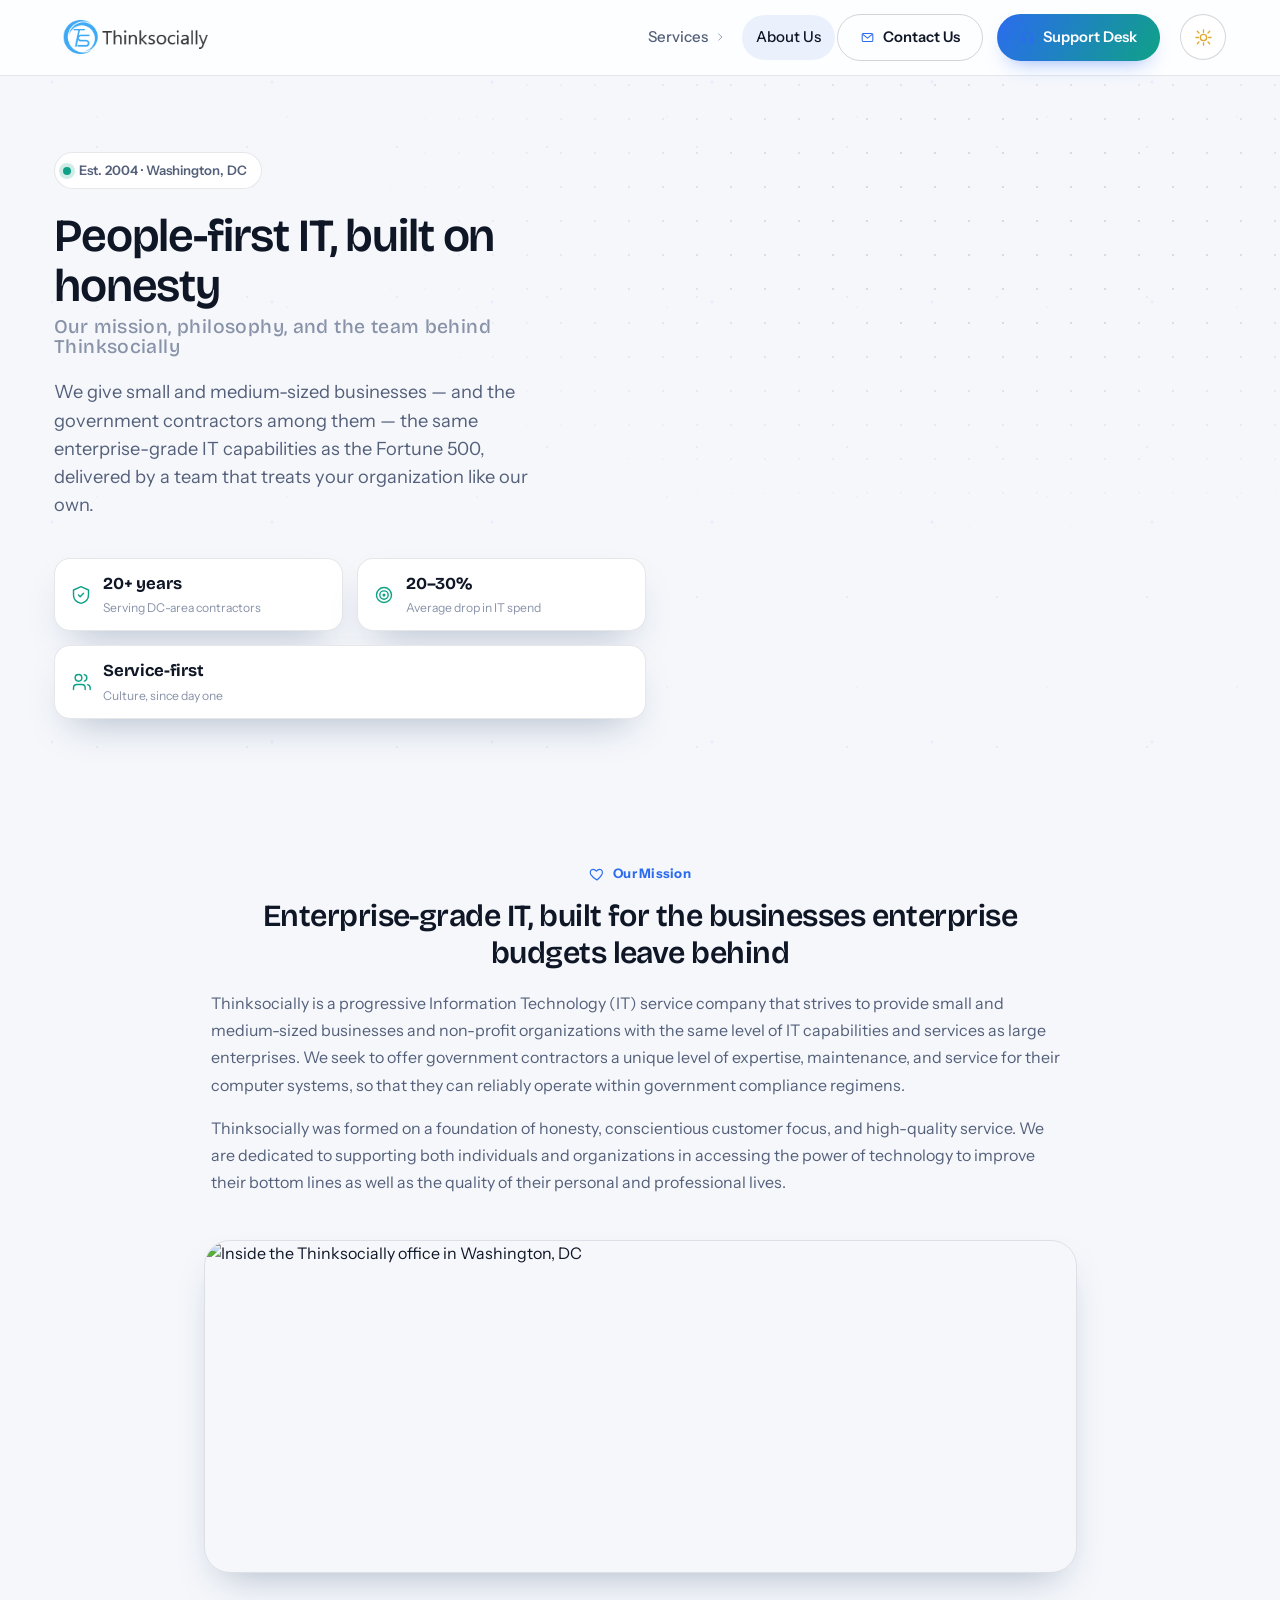
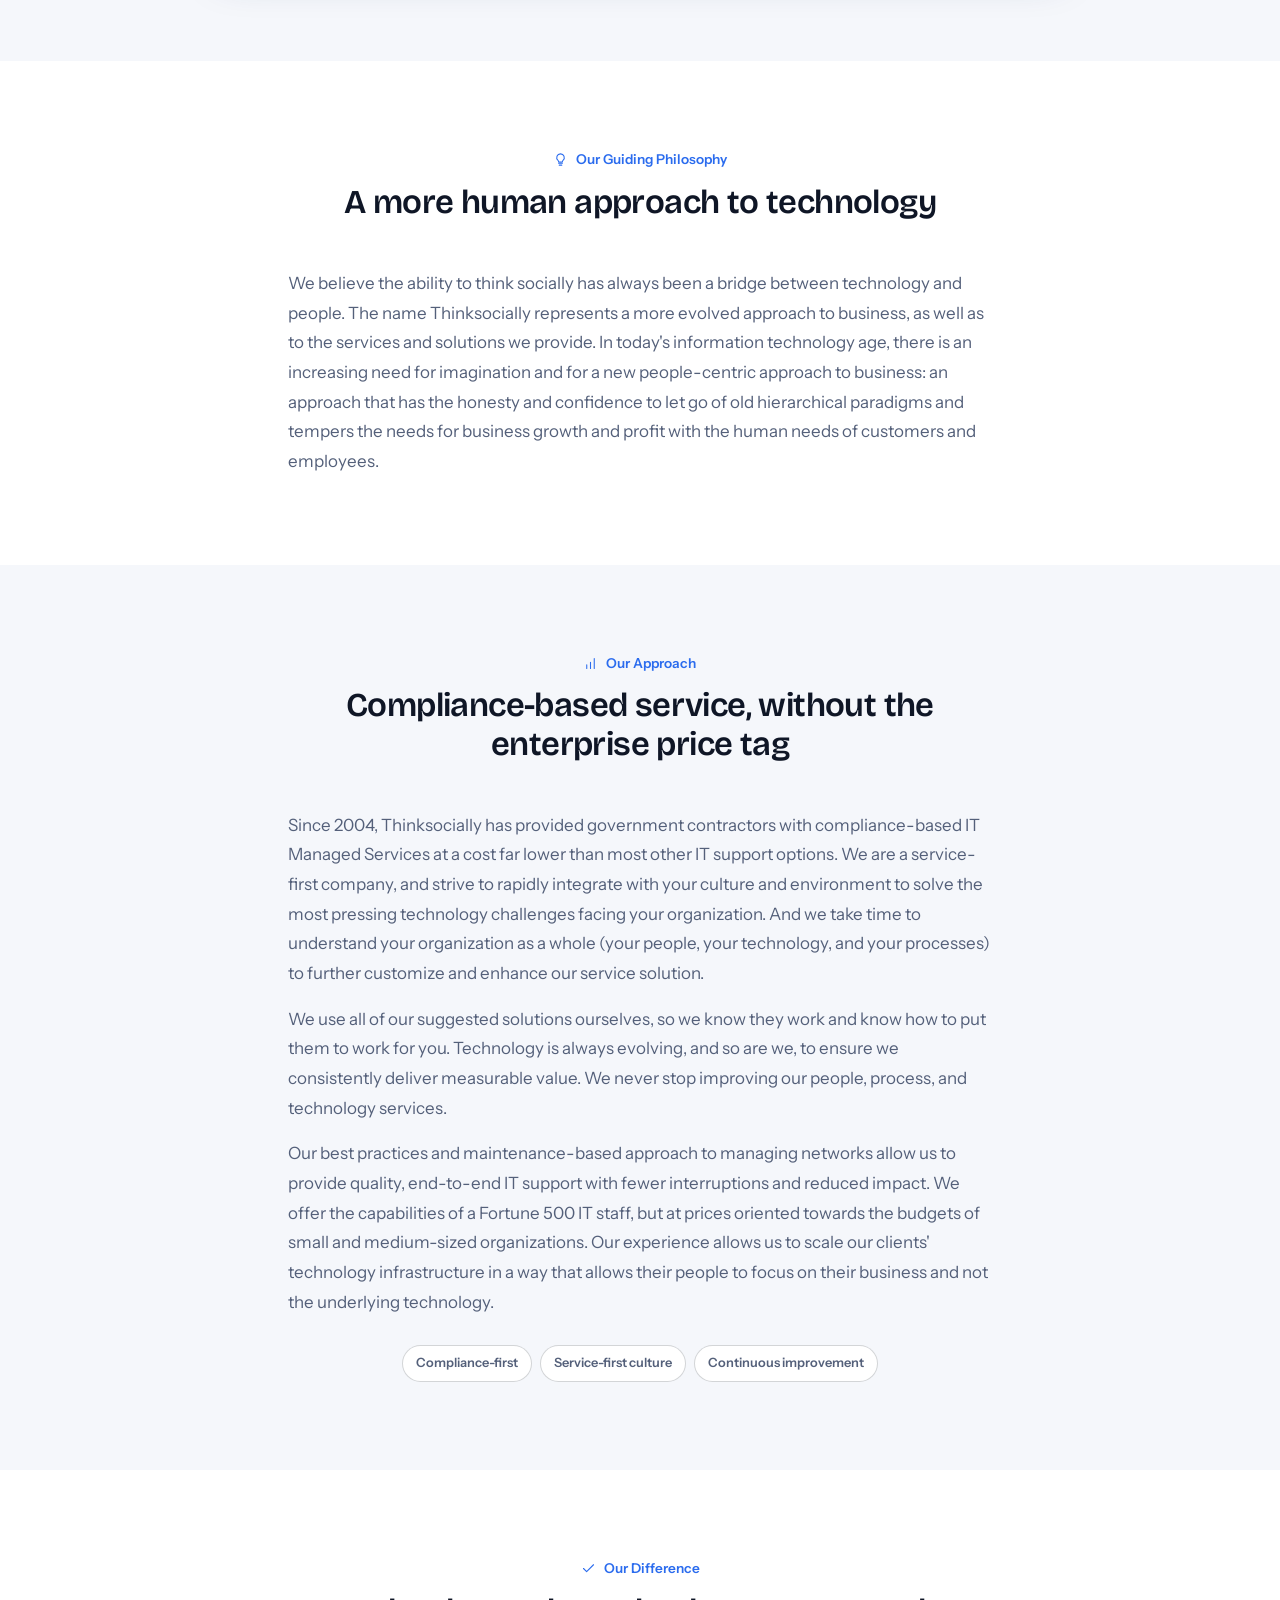
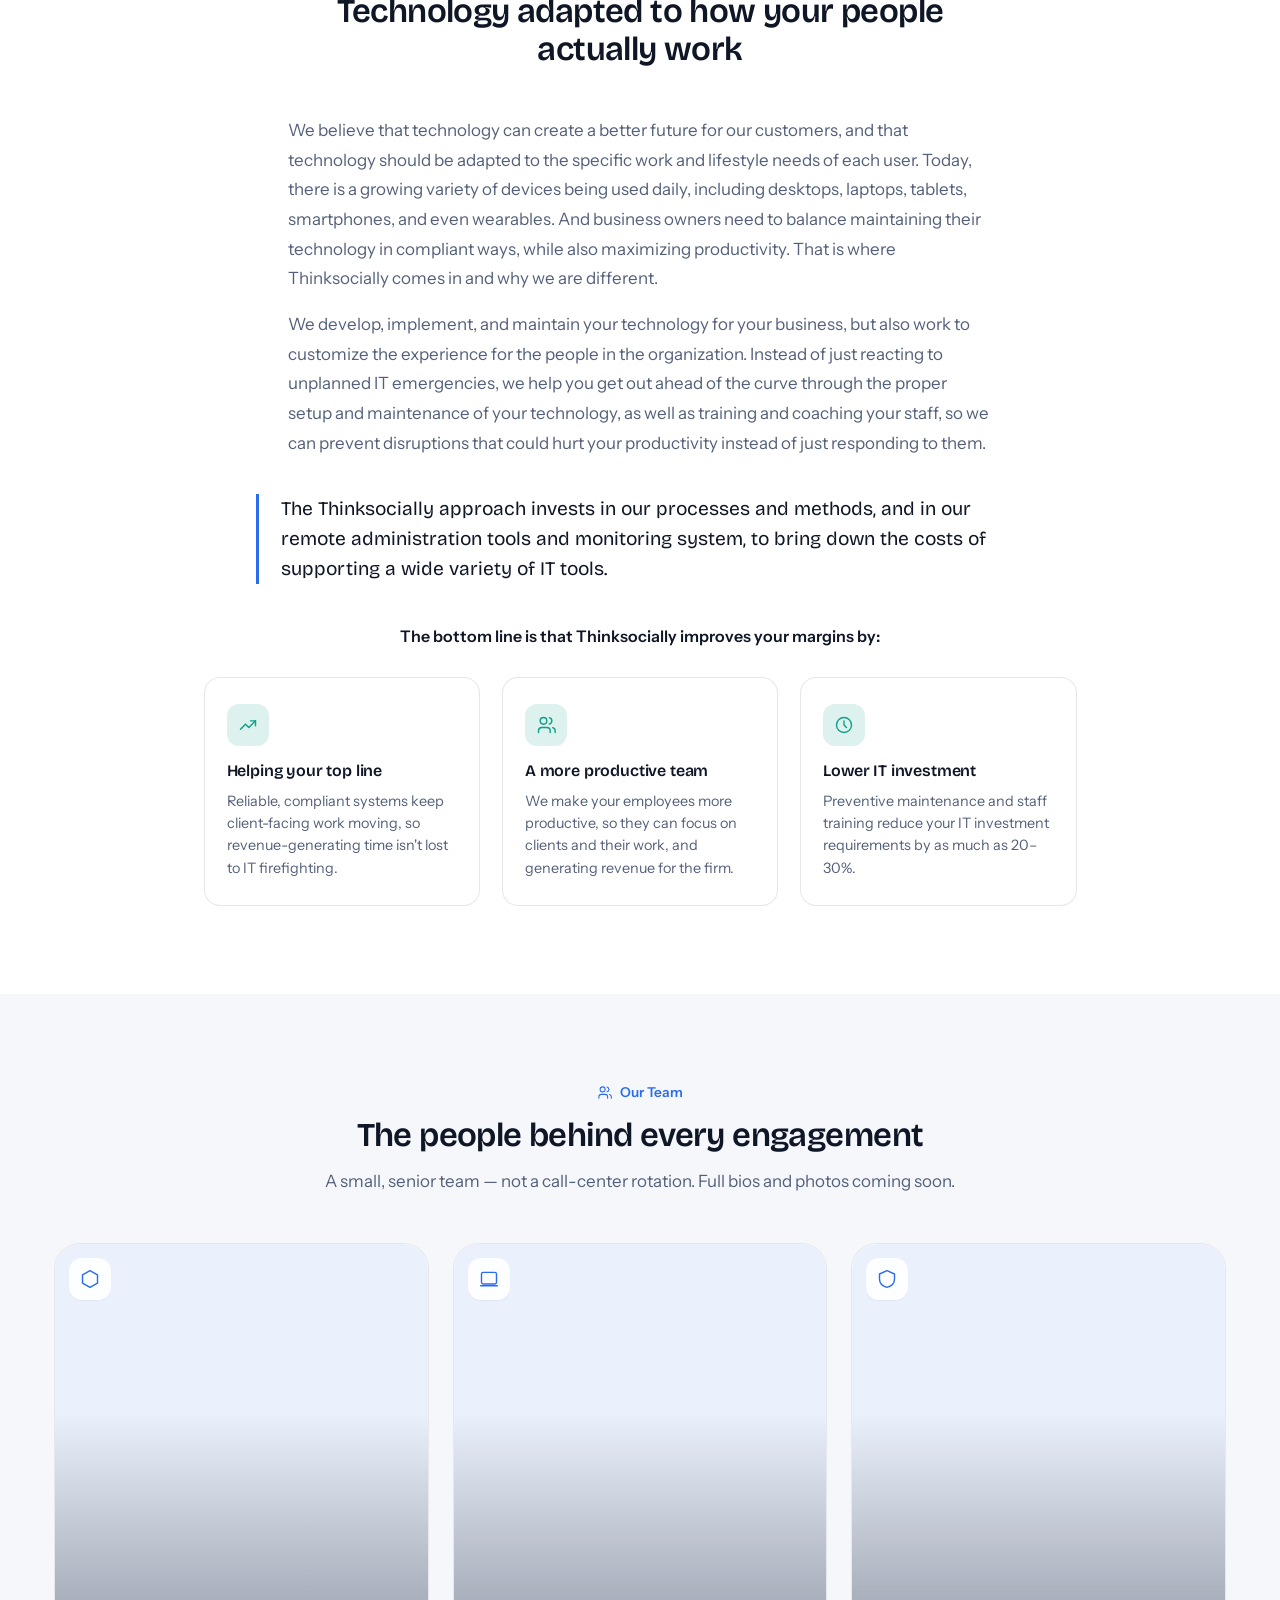
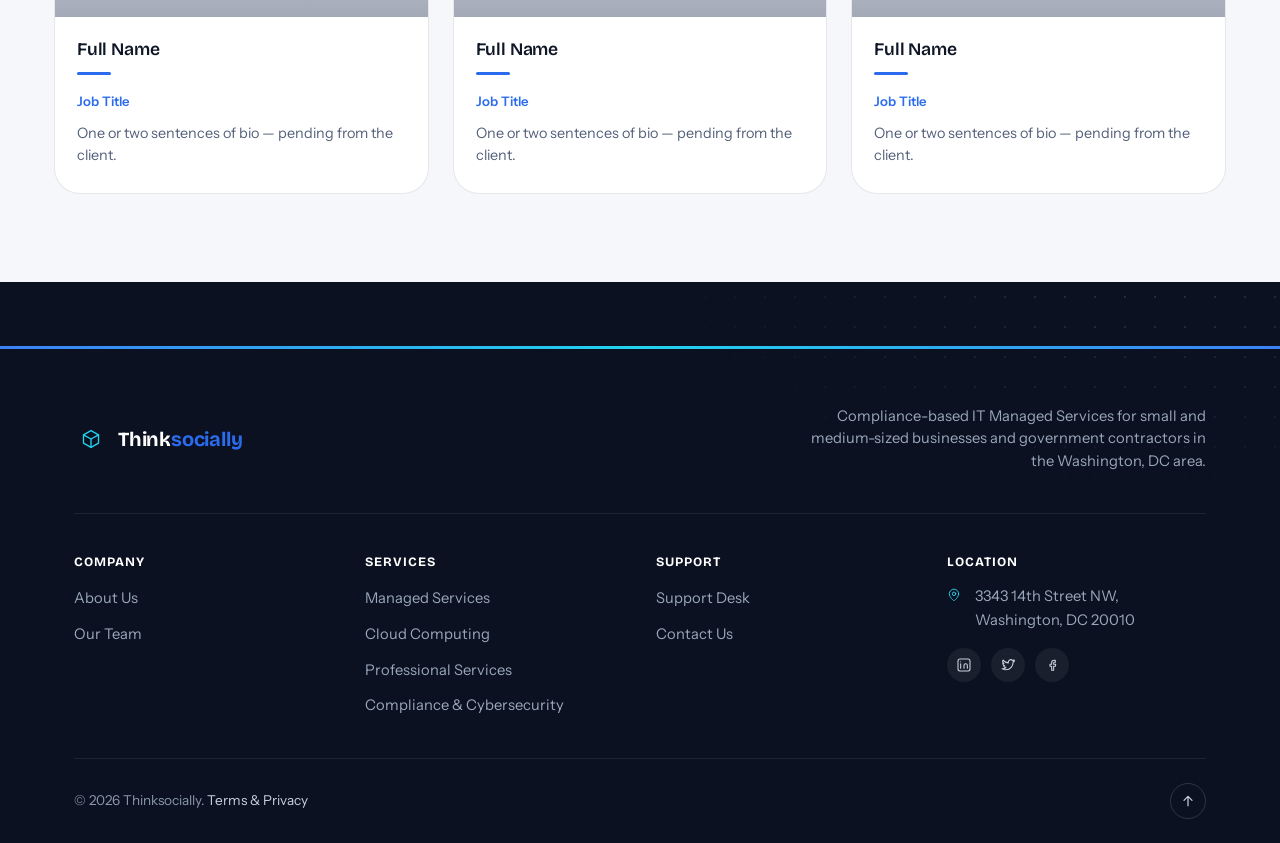
==== commit 5ac2f971: "Update website" ====
--- a/about.html
+++ b/about.html
@@ -2,6 +2,15 @@
 <html lang="en">
 <head>
   <meta charset="UTF-8">
+  <script>
+    (function(){
+      try{
+        var t = localStorage.getItem('ts-theme');
+        if(!t){ t = window.matchMedia('(prefers-color-scheme: dark)').matches ? 'dark' : 'light'; }
+        document.documentElement.setAttribute('data-theme', t);
+      }catch(e){}
+    })();
+  </script>
   <meta name="viewport" content="width=device-width, initial-scale=1.0">
   <meta name="description" content="Our mission, philosophy, approach and the team behind Thinksocially.">
   <title>Thinksocially — About Us</title>
--- a/css/style.css
+++ b/css/style.css
@@ -634,7 +634,13 @@
   .mega-panel{position:static;transform:none;width:100%;box-shadow:none;border:0;grid-template-columns:1fr;opacity:1;visibility:visible;pointer-events:auto;display:none;padding:6px 0 6px 14px;background:transparent}
   .has-mega.is-open .mega-panel{display:grid}
   .nav-burger{display:flex}
-  .nav-cta{display:none}
+
+  /* Contact Us / Support Desk used to just vanish below this width. They now
+     stay in the slide-out drawer as full-width stacked buttons. */
+  .nav-links li.nav-cta{
+    display:block; width:100%; margin:14px 0 0 !important; padding:0 !important; border:0 !important;
+  }
+  .nav-links li.nav-cta > a.btn{ width:100%; }
 }
 
 /* ==========================================================================
@@ -1053,7 +1059,7 @@
    introduces the item; the label just gets extra weight and its own color.
    ========================================================================== */
 .detail-list-defs li{align-items:flex-start}
-.detail-list-defs li strong{color:var(--ink);font-weight:700;white-space:nowrap}
+.detail-list-defs li strong{color:var(--ink);font-weight:700}
 
 /* ==========================================================================
    26. CONTACT PAGE
@@ -1116,4 +1122,99 @@
 @media (max-width:768px){
   .contact-item{grid-template-columns:1fr}
   .map-frame{aspect-ratio:4/3}
-}+}
+
+/* ==========================================================================
+   27. RESPONSIVE POLISH  (site-wide, phone / tablet / laptop)
+   Everything above already responds to width in some way; this section
+   closes the remaining gaps so every page — including the tabbed "Our
+   Services" block on index.html — stays clean at any size, and adds a
+   small-viewport pass so nothing feels like a squeezed-down desktop layout.
+   ========================================================================== */
+
+/* -- global: tighten side padding and vertical rhythm on phones -- */
+@media (max-width:480px){
+  .container{padding-inline:16px}
+  .section{padding-block:56px}
+  .hero{padding-top:calc(var(--nav-h) + 40px);padding-bottom:56px}
+  .hero-about{padding-bottom:40px}
+}
+
+/* -- tab-chooser ("Our Services" on index.html): a clean horizontal scroller
+      on narrow screens instead of five buttons wrapping onto two ragged
+      rows. Scroll-snap keeps a whole button centred as you swipe. -- */
+@media (max-width:760px){
+  .tab-chooser{
+    flex-wrap:nowrap; justify-content:flex-start; width:100%;
+    overflow-x:auto; scroll-snap-type:x proximity; -webkit-overflow-scrolling:touch;
+    scrollbar-width:none; -ms-overflow-style:none;
+    margin:0 -16px 40px; padding:6px 16px; border-radius:0; border-left:0; border-right:0;
+    background:transparent;
+  }
+  .tab-chooser::-webkit-scrollbar{display:none}
+  .tab-btn{
+    flex:0 0 auto; scroll-snap-align:start;
+    background:var(--surface-alt); border:1px solid var(--line);
+  }
+  .tab-btn[aria-selected="true"]{border-color:var(--panel-brand)}
+}
+@media (max-width:420px){
+  .tab-btn{padding:10px 14px; font-size:.83rem}
+  .tab-btn .icon{width:14px;height:14px}
+}
+
+/* -- focus carousel and testimonial arrows: comfortable tap targets, and
+      keep the first/last card from hiding flush against the edge -- */
+@media (max-width:480px){
+  .focus-track{padding:30px 5vw 16px}
+  .testi-card{padding:32px 24px}
+}
+
+/* -- service index cards: on a single phone-width column, a 3:4 photo can
+      run tall; ease the ratio so the card doesn't dominate the screen -- */
+@media (max-width:575px){
+  .index-card-media{aspect-ratio:16/11}
+  .page-managed-services .index-card-media{aspect-ratio:16/11}
+}
+
+/* -- trust band and why-visual: reclaim padding once they've dropped to a
+      single column -- */
+@media (max-width:575px){
+  .trust-band{padding:32px 22px; border-radius:var(--radius-m)}
+  .why-visual-caption{left:14px;right:14px;bottom:14px;padding:12px 14px}
+}
+
+/* -- mega-panel columns stay one-per-row on mobile (existing rule below
+      920px), but give the links themselves larger tap targets -- */
+@media (max-width:920px){
+  .mega-col a.mega-sub{padding:10px 10px}
+  .mega-col-title{padding-top:14px}
+}
+
+/* -- nothing on the page should ever force horizontal scroll -- */
+html,body{max-width:100%}
+img,svg,video,iframe{max-width:100%;height:auto}
+.hero-media img{height:100%} /* the rule above would otherwise fight the hero banner's fixed height */
+table{display:block;max-width:100%;overflow-x:auto}
+
+/* Add this to css/style.css — supports the Formspree-wired contact form */
+
+/* Honeypot field: invisible to real visitors, still present for bots to fill in */
+.form-honeypot {
+  position: absolute;
+  left: -9999px;
+  width: 1px;
+  height: 1px;
+  opacity: 0;
+  pointer-events: none;
+}
+
+/* Submit button loading state */
+.btn-submit.is-loading {
+  opacity: 0.7;
+  cursor: not-allowed;
+}
+
+/* Status message colors (in case not already defined) */
+.form-status.is-success { color: #1a8a4a; }
+.form-status.is-error   { color: #d33f3f; }
